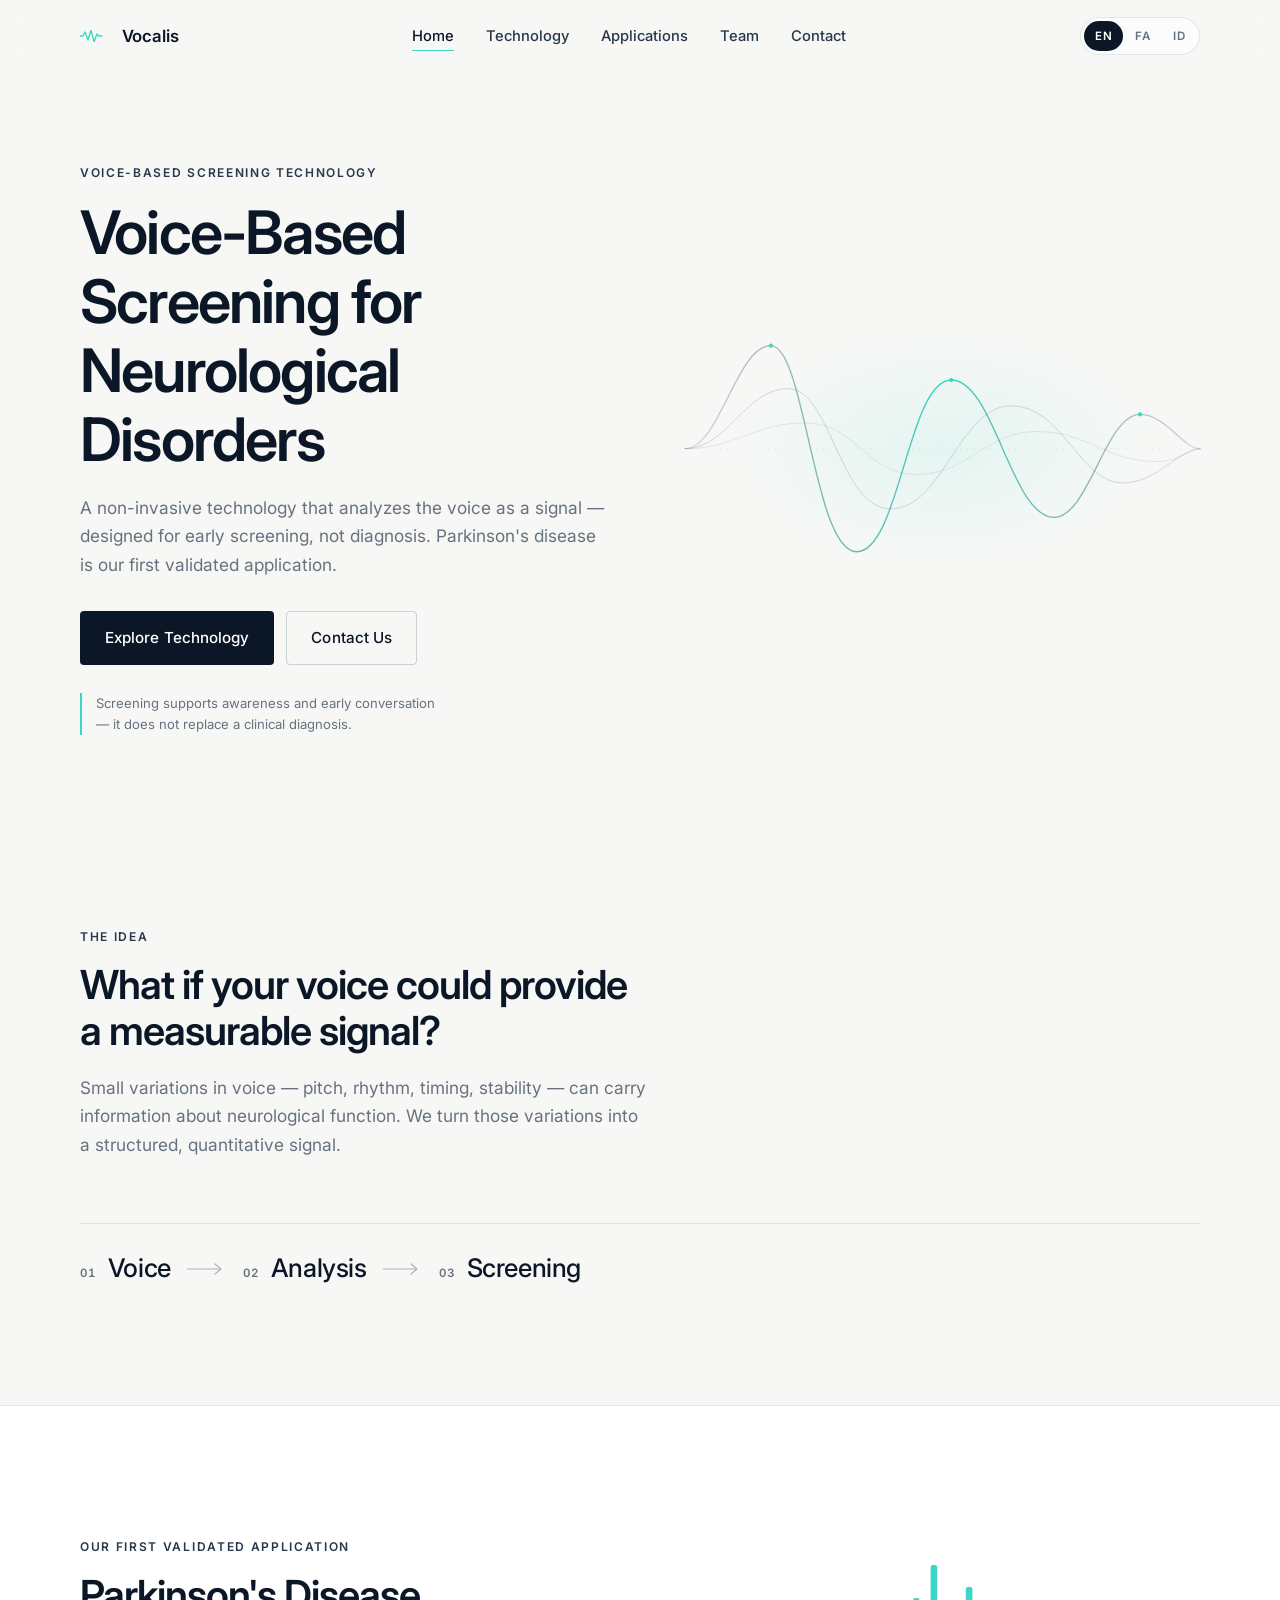
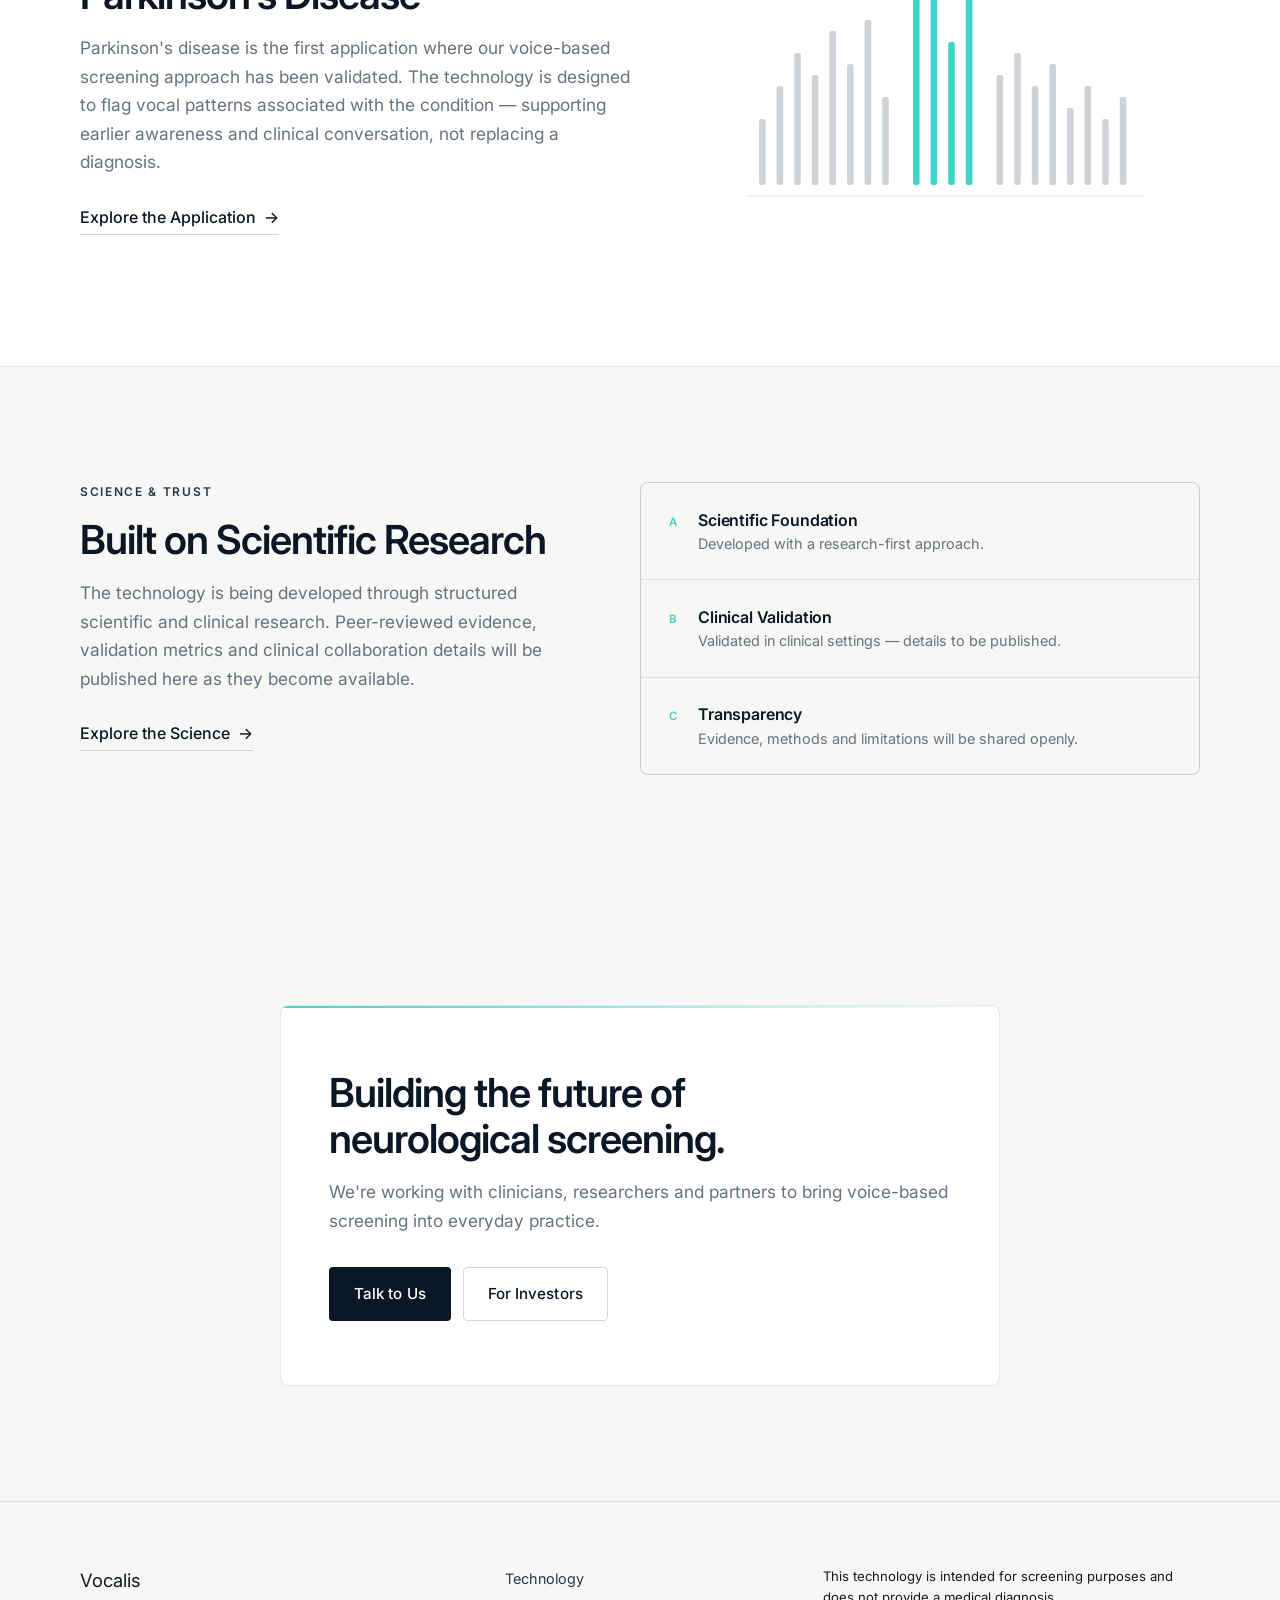
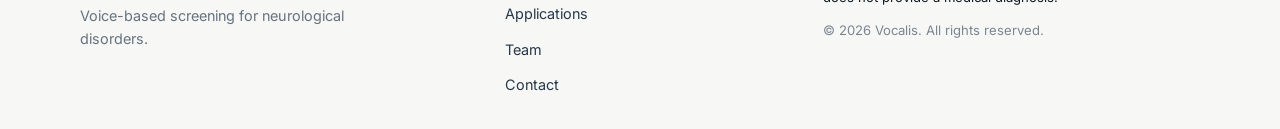
==== index.html @ fb93f64c "implemented site with multi-language ability" ====
<!DOCTYPE html>
<html lang="en" dir="ltr">
<head>
  <meta charset="UTF-8" />
  <meta name="viewport" content="width=device-width, initial-scale=1.0" />

  <title data-i18n="meta.title">Voice-Based Screening for Neurological Disorders</title>
  <meta name="description" data-i18n-attr="content" data-i18n="meta.description" content="A non-invasive, voice-based screening technology for neurological disorders, with Parkinson's disease as the first validated application." />

  <!-- Open Graph placeholders -->
  <meta property="og:type" content="website" />
  <meta property="og:title" data-i18n-attr="content" data-i18n="meta.ogTitle" content="Voice-Based Screening for Neurological Disorders" />
  <meta property="og:description" data-i18n-attr="content" data-i18n="meta.ogDescription" content="Non-invasive voice-based screening technology for neurological disorders." />
  <meta property="og:image" content="/assets/og-cover.png" />
  <meta name="twitter:card" content="summary_large_image" />

  <link rel="preconnect" href="https://fonts.googleapis.com" />
  <link rel="preconnect" href="https://fonts.gstatic.com" crossorigin />
  <link
    href="https://fonts.googleapis.com/css2?family=Inter:wght@400;500;600;700&family=Vazirmatn:wght@400;500;600;700&display=swap"
    rel="stylesheet"
  />

  <link rel="stylesheet" href="/css/global.css" />
  <link rel="stylesheet" href="/css/index.css" />
</head>

<body>
  <a class="skip-link" href="#main" data-i18n="a11y.skip">Skip to content</a>

  <header class="site-header" id="siteHeader">
    <div class="container header-inner">
      <a class="brand" href="/" aria-label="Home">
        <span class="brand-mark" aria-hidden="true">
          <svg viewBox="0 0 32 12" width="32" height="12" fill="none">
            <path d="M0 6h3l2-4 3 8 3-10 3 12 3-8 2 2h3" stroke="currentColor" stroke-width="1.4" stroke-linecap="round" stroke-linejoin="round"/>
          </svg>
        </span>
        <span class="brand-name">Vocalis</span>
      </a>

      <nav class="primary-nav" aria-label="Primary">
        <ul class="nav-list">
          <li><a href="/" data-i18n="nav.home" aria-current="page">Home</a></li>
          <li><a href="/technology.html" data-i18n="nav.technology">Technology</a></li>
          <li><a href="/applications.html" data-i18n="nav.applications">Applications</a></li>
          <li><a href="/team.html" data-i18n="nav.team">Team</a></li>
          <li><a href="/contact.html" data-i18n="nav.contact">Contact</a></li>
        </ul>
      </nav>

      <div class="header-actions">
        <div class="lang-switcher" role="group" aria-label="Language">
          <button type="button" class="lang-btn" data-lang="en" aria-pressed="true">EN</button>
          <button type="button" class="lang-btn" data-lang="fa" aria-pressed="false">FA</button>
          <button type="button" class="lang-btn" data-lang="id" aria-pressed="false">ID</button>
        </div>

        <button
          type="button"
          class="menu-toggle"
          id="menuToggle"
          aria-expanded="false"
          aria-controls="mobileMenu"
          aria-label="Menu"
        >
          <span></span><span></span><span></span>
        </button>
      </div>
    </div>

    <div class="mobile-menu" id="mobileMenu" hidden>
      <nav aria-label="Mobile">
        <ul>
          <li><a href="/" data-i18n="nav.home">Home</a></li>
          <li><a href="/technology.html" data-i18n="nav.technology">Technology</a></li>
          <li><a href="/applications.html" data-i18n="nav.applications">Applications</a></li>
          <li><a href="/team.html" data-i18n="nav.team">Team</a></li>
          <li><a href="/contact.html" data-i18n="nav.contact">Contact</a></li>
        </ul>
      </nav>
    </div>
  </header>

  <main id="main">

    <!-- 1. HERO -->
    <section class="hero" aria-labelledby="hero-title">
      <div class="container hero-inner">
        <div class="hero-copy">
          <p class="eyebrow" data-i18n="home.hero.eyebrow">Voice-Based Screening Technology</p>
          <h1 id="hero-title" data-i18n="home.hero.title">
            Voice-Based Screening for Neurological Disorders
          </h1>
          <p class="lead" data-i18n="home.hero.description">
            A non-invasive technology that analyzes the voice as a signal — designed for
            early screening, not diagnosis. Parkinson's disease is our first validated application.
          </p>

          <div class="hero-actions">
            <a class="btn btn-primary" href="/technology.html" data-i18n="home.hero.ctaPrimary">
              Explore Technology
            </a>
            <a class="btn btn-ghost" href="/contact.html" data-i18n="home.hero.ctaSecondary">
              Contact Us
            </a>
          </div>

          <p class="hero-note" data-i18n="home.hero.note">
            Screening supports awareness and early conversation — it does not replace a clinical diagnosis.
          </p>
        </div>

        <div class="hero-visual" aria-hidden="true">
          <svg class="waveform" viewBox="0 0 600 400" preserveAspectRatio="xMidYMid meet" role="img">
            <defs>
              <linearGradient id="waveGrad" x1="0" y1="0" x2="1" y2="0">
                <stop offset="0%"  stop-color="#26384A" stop-opacity="0.15" />
                <stop offset="50%" stop-color="#3DD6C6" stop-opacity="1" />
                <stop offset="100%" stop-color="#26384A" stop-opacity="0.15" />
              </linearGradient>
            </defs>

            <!-- baseline -->
            <line x1="0" y1="200" x2="600" y2="200" stroke="#0B1726" stroke-opacity="0.08" stroke-dasharray="2 6" />

            <!-- primary signal -->
            <path class="wave wave-1"
              d="M0,200 C40,200 60,80 100,80 C140,80 150,320 200,320 C250,320 260,120 310,120 C360,120 380,280 430,280 C470,280 490,160 530,160 C560,160 580,200 600,200"
              fill="none" stroke="url(#waveGrad)" stroke-width="1.6" stroke-linecap="round"/>

            <!-- secondary echoes -->
            <path class="wave wave-2"
              d="M0,200 C50,200 70,130 120,130 C170,130 180,270 240,270 C300,270 320,150 380,150 C440,150 460,240 510,240 C550,240 575,200 600,200"
              fill="none" stroke="#0B1726" stroke-opacity="0.18" stroke-width="1" stroke-linecap="round"/>

            <path class="wave wave-3"
              d="M0,200 C60,200 80,170 140,170 C200,170 210,230 270,230 C330,230 350,180 410,180 C470,180 490,215 550,215 C575,215 590,200 600,200"
              fill="none" stroke="#0B1726" stroke-opacity="0.10" stroke-width="1" stroke-linecap="round"/>

            <!-- sample nodes -->
            <circle cx="100" cy="80"  r="2.5" fill="#3DD6C6" />
            <circle cx="310" cy="120" r="2.5" fill="#3DD6C6" />
            <circle cx="530" cy="160" r="2.5" fill="#3DD6C6" />
          </svg>
        </div>
      </div>
    </section>

    <!-- 2. THE IDEA -->
    <section class="idea reveal" aria-labelledby="idea-title">
      <div class="container">
        <div class="section-head">
          <p class="eyebrow" data-i18n="home.idea.eyebrow">The Idea</p>
          <h2 id="idea-title" data-i18n="home.idea.title">
            What if your voice could provide a measurable signal?
          </h2>
          <p class="lead narrow" data-i18n="home.idea.description">
            Small variations in voice — pitch, rhythm, timing, stability — can carry
            information about neurological function. We turn those variations into a
            structured, quantitative signal.
          </p>
        </div>

        <ol class="flow" aria-label="Voice to screening flow">
          <li class="flow-step">
            <span class="flow-index">01</span>
            <span class="flow-label" data-i18n="home.idea.step1">Voice</span>
          </li>
          <li class="flow-arrow" aria-hidden="true">
            <svg viewBox="0 0 40 12" width="40" height="12">
              <path d="M0 6h34M28 1l6 5-6 5" fill="none" stroke="currentColor" stroke-width="1.2" stroke-linecap="round" stroke-linejoin="round"/>
            </svg>
          </li>
          <li class="flow-step">
            <span class="flow-index">02</span>
            <span class="flow-label" data-i18n="home.idea.step2">Analysis</span>
          </li>
          <li class="flow-arrow" aria-hidden="true">
            <svg viewBox="0 0 40 12" width="40" height="12">
              <path d="M0 6h34M28 1l6 5-6 5" fill="none" stroke="currentColor" stroke-width="1.2" stroke-linecap="round" stroke-linejoin="round"/>
            </svg>
          </li>
          <li class="flow-step">
            <span class="flow-index">03</span>
            <span class="flow-label" data-i18n="home.idea.step3">Screening</span>
          </li>
        </ol>
      </div>
    </section>

    <!-- 3. FIRST VALIDATED APPLICATION -->
    <section class="application reveal" aria-labelledby="application-title">
      <div class="container application-inner">
        <div class="application-copy">
          <p class="eyebrow" data-i18n="home.application.eyebrow">Our First Validated Application</p>
          <h2 id="application-title" data-i18n="home.application.title">Parkinson's Disease</h2>
          <p class="lead" data-i18n="home.application.description">
            Parkinson's disease is the first application where our voice-based screening
            approach has been validated. The technology is designed to flag vocal patterns
            associated with the condition — supporting earlier awareness and clinical
            conversation, not replacing a diagnosis.
          </p>
          <a class="link-arrow" href="/applications.html" data-i18n="home.application.cta">
            Explore the Application
          </a>
        </div>

        <div class="application-visual" aria-hidden="true">
          <svg viewBox="0 0 400 300" preserveAspectRatio="xMidYMid meet">
            <rect x="0" y="0" width="400" height="300" fill="none"/>
            <!-- spectral bars -->
            <g fill="#26384A" fill-opacity="0.22">
              <rect x="30"  y="180" width="6" height="60"  rx="2"/>
              <rect x="46"  y="150" width="6" height="90"  rx="2"/>
              <rect x="62"  y="120" width="6" height="120" rx="2"/>
              <rect x="78"  y="140" width="6" height="100" rx="2"/>
              <rect x="94"  y="100" width="6" height="140" rx="2"/>
              <rect x="110" y="130" width="6" height="110" rx="2"/>
              <rect x="126" y="90"  width="6" height="150" rx="2"/>
              <rect x="142" y="160" width="6" height="80"  rx="2"/>
            </g>
            <g fill="#3DD6C6">
              <rect x="170" y="70"  width="6" height="170" rx="2"/>
              <rect x="186" y="40"  width="6" height="200" rx="2"/>
              <rect x="202" y="110" width="6" height="130" rx="2"/>
              <rect x="218" y="60"  width="6" height="180" rx="2"/>
            </g>
            <g fill="#26384A" fill-opacity="0.22">
              <rect x="246" y="140" width="6" height="100" rx="2"/>
              <rect x="262" y="120" width="6" height="120" rx="2"/>
              <rect x="278" y="150" width="6" height="90"  rx="2"/>
              <rect x="294" y="130" width="6" height="110" rx="2"/>
              <rect x="310" y="170" width="6" height="70"  rx="2"/>
              <rect x="326" y="150" width="6" height="90"  rx="2"/>
              <rect x="342" y="180" width="6" height="60"  rx="2"/>
              <rect x="358" y="160" width="6" height="80"  rx="2"/>
            </g>
            <line x1="20" y1="250" x2="380" y2="250" stroke="#0B1726" stroke-opacity="0.12" />
          </svg>
        </div>
      </div>
    </section>

    <!-- 4. SCIENCE / TRUST -->
    <section class="science reveal" aria-labelledby="science-title">
      <div class="container">
        <div class="science-inner">
          <div class="science-copy">
            <p class="eyebrow" data-i18n="home.science.eyebrow">Science &amp; Trust</p>
            <h2 id="science-title" data-i18n="home.science.title">Built on Scientific Research</h2>
            <p class="lead" data-i18n="home.science.description">
              The technology is being developed through structured scientific and clinical
              research. Peer-reviewed evidence, validation metrics and clinical collaboration
              details will be published here as they become available.
            </p>
            <a class="link-arrow" href="/technology.html" data-i18n="home.science.cta">
              Explore the Science
            </a>
          </div>

          <div class="science-panel" role="list" aria-label="Research pillars">
            <div class="pillar" role="listitem">
              <span class="pillar-index">A</span>
              <h3 class="pillar-title" data-i18n="home.science.pillar1Title">Scientific Foundation</h3>
              <p class="pillar-text" data-i18n="home.science.pillar1Text">
                Developed with a research-first approach.
              </p>
            </div>
            <div class="pillar" role="listitem">
              <span class="pillar-index">B</span>
              <h3 class="pillar-title" data-i18n="home.science.pillar2Title">Clinical Validation</h3>
              <p class="pillar-text" data-i18n="home.science.pillar2Text">
                Validated in clinical settings — details to be published.
              </p>
            </div>
            <div class="pillar" role="listitem">
              <span class="pillar-index">C</span>
              <h3 class="pillar-title" data-i18n="home.science.pillar3Title">Transparency</h3>
              <p class="pillar-text" data-i18n="home.science.pillar3Text">
                Evidence, methods and limitations will be shared openly.
              </p>
            </div>
          </div>
        </div>
      </div>
    </section>

    <!-- 5. FINAL CTA -->
    <section class="final-cta reveal" aria-labelledby="cta-title">
      <div class="container">
        <div class="cta-inner">
          <h2 id="cta-title" data-i18n="home.cta.title">
            Building the future of neurological screening.
          </h2>
          <p class="lead" data-i18n="home.cta.description">
            We're working with clinicians, researchers and partners to bring voice-based
            screening into everyday practice.
          </p>
          <div class="cta-actions">
            <a class="btn btn-primary" href="/contact.html" data-i18n="home.cta.button">
              Talk to Us
            </a>
            <a class="btn btn-ghost" href="/contact.html#investors" data-i18n="home.cta.buttonSecondary">
              For Investors
            </a>
          </div>
        </div>
      </div>
    </section>

  </main>

  <footer class="site-footer">
    <div class="container footer-inner">
      <div class="footer-brand">
        <span class="brand-name">Vocalis</span>
        <p class="footer-tag" data-i18n="footer.tagline">
          Voice-based screening for neurological disorders.
        </p>
      </div>

      <nav class="footer-nav" aria-label="Footer">
        <ul>
          <li><a href="/technology.html" data-i18n="nav.technology">Technology</a></li>
          <li><a href="/applications.html" data-i18n="nav.applications">Applications</a></li>
          <li><a href="/team.html" data-i18n="nav.team">Team</a></li>
          <li><a href="/contact.html" data-i18n="nav.contact">Contact</a></li>
        </ul>
      </nav>

      <div class="footer-legal">
        <p data-i18n="footer.disclaimer">
          This technology is intended for screening purposes and does not provide a medical diagnosis.
        </p>
        <p class="footer-copy">
          © <span id="year"></span> Vocalis. <span data-i18n="footer.rights">All rights reserved.</span>
        </p>
      </div>
    </div>
  </footer>

  <script src="/js/language.js" defer></script>
  <script src="/js/main.js" defer></script>
</body>
</html>
---- css/global.css ----
/* =========================================================
   Global — reset, tokens, typography, layout primitives
   ========================================================= */

*, *::before, *::after { box-sizing: border-box; }

html, body, h1, h2, h3, h4, p, ul, ol, li, figure, blockquote {
  margin: 0;
  padding: 0;
}

ul, ol { list-style: none; }

img, svg, video { display: block; max-width: 100%; }

a { color: inherit; text-decoration: none; }

button {
  font: inherit;
  color: inherit;
  background: none;
  border: 0;
  cursor: pointer;
}

/* ---------- Tokens ---------- */
:root {
  --bg:            #F7F8F6;
  --bg-elevated:   #FFFFFF;
  --ink:           #101820;
  --ink-strong:    #0B1726;
  --ink-soft:      #26384A;
  --muted:         #66727F;
  --line:          rgba(11, 23, 38, 0.10);
  --line-strong:   rgba(11, 23, 38, 0.18);
  --accent:        #3DD6C6;
  --accent-ink:    #0B1726;

  --radius-sm: 4px;
  --radius-md: 8px;

  --container: 1200px;
  --gutter: clamp(1.25rem, 4vw, 2.5rem);

  --section-y: clamp(4.5rem, 9vw, 8rem);

  --font-sans: "Inter", "Plus Jakarta Sans", system-ui, -apple-system, Segoe UI, Roboto, sans-serif;
  --font-fa:   "Vazirmatn", "Inter", system-ui, Tahoma, sans-serif;

  --ease: cubic-bezier(0.22, 0.61, 0.36, 1);
}

/* ---------- Base ---------- */
html {
  -webkit-text-size-adjust: 100%;
  scroll-behavior: smooth;
}

body {
  background: var(--bg);
  color: var(--ink);
  font-family: var(--font-sans);
  font-size: 16px;
  line-height: 1.6;
  font-weight: 400;
  -webkit-font-smoothing: antialiased;
  text-rendering: optimizeLegibility;
  min-height: 100vh;
}

/* Persian typography — larger size compensates for Persian scale */
html[lang="fa"] body {
  font-family: var(--font-fa);
  font-size: 17px;
  line-height: 1.75;
}

/* ---------- Typography ---------- */
h1, h2, h3, h4 {
  color: var(--ink-strong);
  font-weight: 600;
  letter-spacing: -0.02em;
  line-height: 1.15;
}

h1 { font-size: clamp(2.1rem, 5.2vw, 3.75rem); letter-spacing: -0.03em; }
h2 { font-size: clamp(1.65rem, 3.4vw, 2.5rem); letter-spacing: -0.025em; }
h3 { font-size: clamp(1.05rem, 1.6vw, 1.2rem); }

p { color: var(--ink); }

.lead {
  color: var(--muted);
  font-size: clamp(1rem, 1.35vw, 1.125rem);
  line-height: 1.65;
  max-width: 60ch;
}

.lead.narrow { max-width: 52ch; }

.eyebrow {
  font-size: 0.75rem;
  font-weight: 600;
  letter-spacing: 0.14em;
  text-transform: uppercase;
  color: var(--ink-soft);
  margin-block-end: 1rem;
}

html[lang="fa"] .eyebrow {
  letter-spacing: 0.02em;
  text-transform: none;
  font-size: 0.85rem;
}

.link-arrow {
  display: inline-flex;
  align-items: center;
  gap: 0.5rem;
  font-weight: 500;
  color: var(--ink-strong);
  border-block-end: 1px solid var(--line-strong);
  padding-block-end: 0.2rem;
  transition: color 0.2s var(--ease), border-color 0.2s var(--ease);
}

.link-arrow::after {
  content: "→";
  display: inline-block;
  transition: transform 0.25s var(--ease);
}

html[dir="rtl"] .link-arrow::after { content: "←"; }

.link-arrow:hover { color: var(--accent); border-color: var(--accent); }
.link-arrow:hover::after { transform: translateX(4px); }
html[dir="rtl"] .link-arrow:hover::after { transform: translateX(-4px); }

/* ---------- Layout ---------- */
.container {
  width: 100%;
  max-width: var(--container);
  margin-inline: auto;
  padding-inline: var(--gutter);
}

section { padding-block: var(--section-y); }

/* ---------- Buttons ---------- */
.btn {
  display: inline-flex;
  align-items: center;
  justify-content: center;
  gap: 0.5rem;
  padding: 0.85rem 1.5rem;
  border-radius: var(--radius-sm);
  font-size: 0.95rem;
  font-weight: 500;
  letter-spacing: 0.005em;
  border: 1px solid transparent;
  transition: background-color 0.2s var(--ease), color 0.2s var(--ease),
              border-color 0.2s var(--ease), transform 0.2s var(--ease);
  white-space: nowrap;
}

.btn-primary {
  background: var(--ink-strong);
  color: #fff;
}
.btn-primary:hover {
  background: var(--ink);
  transform: translateY(-1px);
}

.btn-ghost {
  background: transparent;
  color: var(--ink-strong);
  border-color: var(--line-strong);
}
.btn-ghost:hover {
  border-color: var(--ink-strong);
  background: rgba(11, 23, 38, 0.03);
}

.btn:focus-visible,
a:focus-visible,
button:focus-visible {
  outline: 2px solid var(--accent);
  outline-offset: 3px;
  border-radius: 3px;
}

/* ---------- Skip link ---------- */
.skip-link {
  position: absolute;
  inset-block-start: -100px;
  inset-inline-start: 1rem;
  background: var(--ink-strong);
  color: #fff;
  padding: 0.6rem 1rem;
  border-radius: var(--radius-sm);
  z-index: 1000;
  transition: inset-block-start 0.2s var(--ease);
}
.skip-link:focus { inset-block-start: 1rem; }

/* ---------- Header ---------- */
.site-header {
  position: sticky;
  inset-block-start: 0;
  z-index: 100;
  background: rgba(247, 248, 246, 0.85);
  backdrop-filter: saturate(140%) blur(12px);
  -webkit-backdrop-filter: saturate(140%) blur(12px);
  border-block-end: 1px solid transparent;
  transition: border-color 0.25s var(--ease), background-color 0.25s var(--ease);
}

.site-header.is-scrolled {
  border-block-end-color: var(--line);
  background: rgba(247, 248, 246, 0.94);
}

.header-inner {
  display: flex;
  align-items: center;
  justify-content: space-between;
  gap: 1.5rem;
  min-height: 72px;
}

.brand {
  display: inline-flex;
  align-items: center;
  gap: 0.6rem;
  font-weight: 600;
  color: var(--ink-strong);
  letter-spacing: -0.01em;
}

.brand-mark { color: var(--accent); display: inline-flex; }
.brand-name { font-size: 1.05rem; }

.primary-nav { display: none; }
@media (min-width: 900px) {
  .primary-nav { display: block; }
}

.nav-list {
  display: flex;
  gap: 2rem;
  align-items: center;
}

.nav-list a {
  font-size: 0.92rem;
  color: var(--ink-soft);
  font-weight: 500;
  position: relative;
  transition: color 0.2s var(--ease);
}

.nav-list a:hover,
.nav-list a[aria-current="page"] { color: var(--ink-strong); }

.nav-list a[aria-current="page"]::after {
  content: "";
  position: absolute;
  inset-inline: 0;
  inset-block-end: -6px;
  height: 1px;
  background: var(--accent);
}

.header-actions {
  display: flex;
  align-items: center;
  gap: 0.75rem;
}

/* ---------- Language switcher ---------- */
.lang-switcher {
  display: inline-flex;
  align-items: center;
  gap: 2px;
  padding: 3px;
  border: 1px solid var(--line);
  border-radius: 999px;
  background: rgba(255, 255, 255, 0.6);
}

.lang-btn {
  font-size: 0.72rem;
  font-weight: 600;
  letter-spacing: 0.06em;
  padding: 0.35rem 0.65rem;
  border-radius: 999px;
  color: var(--muted);
  transition: color 0.2s var(--ease), background-color 0.2s var(--ease);
}

.lang-btn:hover { color: var(--ink-strong); }

.lang-btn[aria-pressed="true"] {
  background: var(--ink-strong);
  color: #fff;
}

/* ---------- Mobile menu ---------- */
.menu-toggle {
  display: inline-flex;
  flex-direction: column;
  justify-content: center;
  gap: 5px;
  width: 40px;
  height: 40px;
  border-radius: var(--radius-sm);
}
.menu-toggle span {
  display: block;
  height: 1.5px;
  width: 22px;
  margin-inline: auto;
  background: var(--ink-strong);
  transition: transform 0.25s var(--ease), opacity 0.2s var(--ease);
}
.menu-toggle[aria-expanded="true"] span:nth-child(1) { transform: translateY(6.5px) rotate(45deg); }
.menu-toggle[aria-expanded="true"] span:nth-child(2) { opacity: 0; }
.menu-toggle[aria-expanded="true"] span:nth-child(3) { transform: translateY(-6.5px) rotate(-45deg); }

@media (min-width: 900px) {
  .menu-toggle { display: none; }
}

.mobile-menu {
  border-block-start: 1px solid var(--line);
  background: var(--bg);
}
.mobile-menu[hidden] { display: none; }

.mobile-menu ul {
  display: flex;
  flex-direction: column;
  padding: 1rem var(--gutter) 1.5rem;
}

.mobile-menu a {
  display: block;
  padding: 0.9rem 0;
  font-size: 1.05rem;
  font-weight: 500;
  color: var(--ink-strong);
  border-block-end: 1px solid var(--line);
}
.mobile-menu li:last-child a { border-block-end: 0; }

@media (min-width: 900px) {
  .mobile-menu { display: none !important; }
}

/* ---------- Footer ---------- */
.site-footer {
  border-block-start: 1px solid var(--line);
  padding-block: clamp(3rem, 5vw, 4.5rem) 2rem;
  background: var(--bg);
}

.footer-inner {
  display: grid;
  grid-template-columns: 1fr;
  gap: 2rem;
}

@media (min-width: 720px) {
  .footer-inner {
    grid-template-columns: 1.4fr 1fr 1.4fr;
    gap: 3rem;
    align-items: start;
  }
}

.footer-brand .brand-name { font-size: 1.15rem; }
.footer-tag {
  margin-block-start: 0.5rem;
  color: var(--muted);
  font-size: 0.9rem;
  max-width: 32ch;
}

.footer-nav ul {
  display: flex;
  flex-direction: column;
  gap: 0.6rem;
}
.footer-nav a {
  color: var(--ink-soft);
  font-size: 0.9rem;
  transition: color 0.2s var(--ease);
}
.footer-nav a:hover { color: var(--ink-strong); }

.footer-legal {
  font-size: 0.82rem;
  color: var(--muted);
  line-height: 1.6;
}
.footer-legal p + p { margin-block-start: 0.75rem; }
.footer-copy { color: var(--muted); opacity: 0.85; }

/* ---------- RTL adjustments ---------- */
html[dir="rtl"] .nav-list a[aria-current="page"]::after { /* fine as-is with inset-inline */ }
html[dir="rtl"] .brand-mark svg { transform: scaleX(-1); }

/* ---------- Reveal / motion ---------- */
.reveal {
  opacity: 0;
  transform: translateY(18px);
  transition: opacity 0.7s var(--ease), transform 0.7s var(--ease);
}
.reveal.is-visible {
  opacity: 1;
  transform: translateY(0);
}

@media (prefers-reduced-motion: reduce) {
  *, *::before, *::after {
    animation-duration: 0.001ms !important;
    animation-iteration-count: 1 !important;
    transition-duration: 0.001ms !important;
    scroll-behavior: auto !important;
  }
  .reveal { opacity: 1; transform: none; }
}
---- css/index.css ----
/* =========================================================
   Home page — section-specific styles
   ========================================================= */

/* ---------- HERO ---------- */
.hero {
  padding-block: clamp(3.5rem, 7vw, 7rem) clamp(3rem, 6vw, 6rem);
  position: relative;
  overflow: hidden;
}

.hero-inner {
  display: grid;
  grid-template-columns: 1fr;
  gap: clamp(2rem, 4vw, 3rem);
  align-items: center;
}

@media (min-width: 900px) {
  .hero-inner {
    grid-template-columns: minmax(0, 1.05fr) minmax(0, 1fr);
    gap: clamp(3rem, 5vw, 5rem);
  }
}

.hero-copy h1 {
  margin-block-start: 0.5rem;
  margin-block-end: 1.25rem;
  max-width: 16ch;
}

html[lang="fa"] .hero-copy h1 { max-width: 20ch; }

.hero-copy .lead {
  margin-block-end: 2rem;
  max-width: 48ch;
}

.hero-actions {
  display: flex;
  flex-wrap: wrap;
  gap: 0.75rem;
}

.hero-note {
  margin-block-start: 1.75rem;
  font-size: 0.82rem;
  color: var(--muted);
  max-width: 46ch;
  padding-inline-start: 0.9rem;
  border-inline-start: 2px solid var(--accent);
}

/* Hero visual */
.hero-visual {
  position: relative;
  width: 100%;
  aspect-ratio: 3 / 2;
  max-width: 640px;
  margin-inline: auto;
}

.hero-visual::before {
  content: "";
  position: absolute;
  inset: 0;
  background:
    radial-gradient(60% 50% at 50% 50%, rgba(61, 214, 198, 0.10), transparent 70%);
  pointer-events: none;
}

.waveform {
  width: 100%;
  height: 100%;
  overflow: visible;
}

.wave {
  stroke-dasharray: 1600;
  stroke-dashoffset: 1600;
  animation: draw 2.2s var(--ease) forwards;
}
.wave-2 { animation-delay: 0.25s; }
.wave-3 { animation-delay: 0.5s; }

@keyframes draw {
  to { stroke-dashoffset: 0; }
}

@media (prefers-reduced-motion: reduce) {
  .wave { stroke-dashoffset: 0; animation: none; }
}

/* ---------- IDEA ---------- */
.idea .section-head {
  max-width: 640px;
  margin-block-end: clamp(2.5rem, 5vw, 4rem);
}

.idea h2 {
  margin-block-end: 1.25rem;
  max-width: 22ch;
}

.flow {
  display: flex;
  align-items: center;
  flex-wrap: wrap;
  gap: 0.75rem 1rem;
  padding-block-start: clamp(1rem, 2vw, 1.5rem);
  border-block-start: 1px solid var(--line);
}

.flow-step {
  display: inline-flex;
  align-items: baseline;
  gap: 0.75rem;
}

.flow-index {
  font-size: 0.72rem;
  font-weight: 600;
  letter-spacing: 0.08em;
  color: var(--muted);
  font-variant-numeric: tabular-nums;
}

.flow-label {
  font-size: clamp(1.15rem, 2.2vw, 1.6rem);
  font-weight: 500;
  color: var(--ink-strong);
  letter-spacing: -0.015em;
}

.flow-arrow {
  color: var(--muted);
  opacity: 0.5;
  display: inline-flex;
}
html[dir="rtl"] .flow-arrow svg { transform: scaleX(-1); }

@media (max-width: 560px) {
  .flow {
    flex-direction: column;
    align-items: flex-start;
    gap: 0.75rem;
  }
  .flow-arrow {
    transform: rotate(90deg);
    margin-inline-start: 0.4rem;
  }
  html[dir="rtl"] .flow-arrow { transform: rotate(90deg) scaleX(-1); }
}

/* ---------- APPLICATION ---------- */
.application {
  border-block-start: 1px solid var(--line);
  border-block-end: 1px solid var(--line);
  background: var(--bg-elevated);
}

.application-inner {
  display: grid;
  grid-template-columns: 1fr;
  gap: clamp(2rem, 4vw, 4rem);
  align-items: center;
}

@media (min-width: 900px) {
  .application-inner {
    grid-template-columns: minmax(0, 1.1fr) minmax(0, 1fr);
  }
}

.application h2 {
  margin-block-end: 1rem;
}

.application .lead {
  margin-block-end: 1.75rem;
}

.application-visual {
  width: 100%;
  max-width: 440px;
  margin-inline: auto;
}

/* ---------- SCIENCE ---------- */
.science-inner {
  display: grid;
  grid-template-columns: 1fr;
  gap: clamp(2rem, 4vw, 4rem);
  align-items: start;
}

@media (min-width: 900px) {
  .science-inner {
    grid-template-columns: minmax(0, 1fr) minmax(0, 1.1fr);
  }
}

.science h2 { margin-block-end: 1rem; }
.science .lead { margin-block-end: 1.75rem; }

.science-panel {
  display: grid;
  gap: 1px;
  background: var(--line);
  border: 1px solid var(--line);
  border-radius: var(--radius-md);
  overflow: hidden;
}

.pillar {
  background: var(--bg);
  padding: 1.5rem 1.75rem;
  display: grid;
  grid-template-columns: auto 1fr;
  grid-template-rows: auto auto;
  column-gap: 1.25rem;
  row-gap: 0.25rem;
  align-items: baseline;
}

.pillar-index {
  grid-row: 1 / 3;
  font-size: 0.72rem;
  font-weight: 600;
  color: var(--accent);
  letter-spacing: 0.08em;
  padding-block-start: 0.35rem;
}

.pillar-title {
  font-size: 1rem;
  font-weight: 600;
  color: var(--ink-strong);
  letter-spacing: -0.01em;
}

.pillar-text {
  font-size: 0.9rem;
  color: var(--muted);
  line-height: 1.55;
}

/* ---------- FINAL CTA ---------- */
.final-cta {
  text-align: start;
}

.cta-inner {
  max-width: 720px;
  margin-inline: auto;
  padding: clamp(2.5rem, 5vw, 4rem) clamp(1.75rem, 4vw, 3rem);
  border: 1px solid var(--line);
  border-radius: var(--radius-md);
  background: var(--bg-elevated);
  position: relative;
  overflow: hidden;
}

.cta-inner::before {
  content: "";
  position: absolute;
  inset-block-start: 0;
  inset-inline-start: 0;
  width: 100%;
  height: 2px;
  background: linear-gradient(to right, var(--accent), transparent);
}
html[dir="rtl"] .cta-inner::before {
  background: linear-gradient(to left, var(--accent), transparent);
}

.cta-inner h2 {
  margin-block-end: 1rem;
  max-width: 20ch;
}

.cta-inner .lead { margin-block-end: 2rem; }

.cta-actions {
  display: flex;
  flex-wrap: wrap;
  gap: 0.75rem;
}
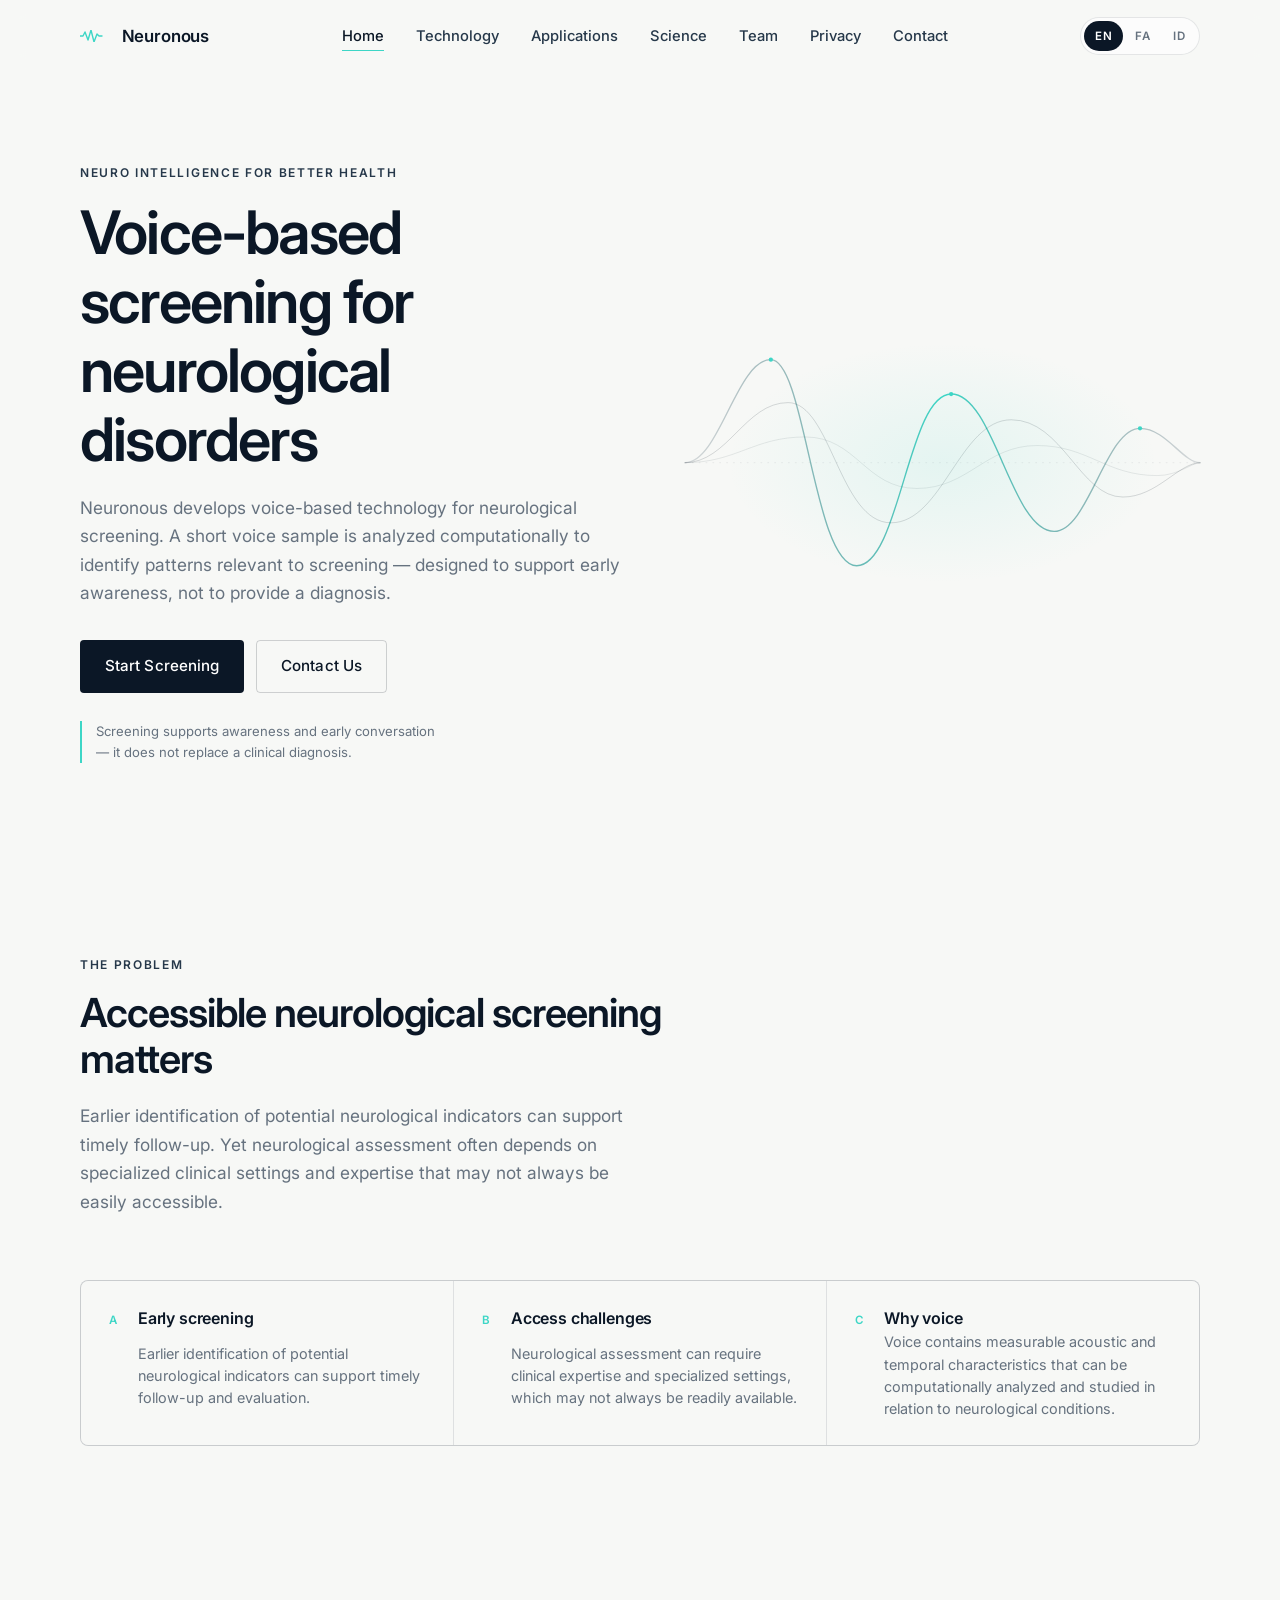
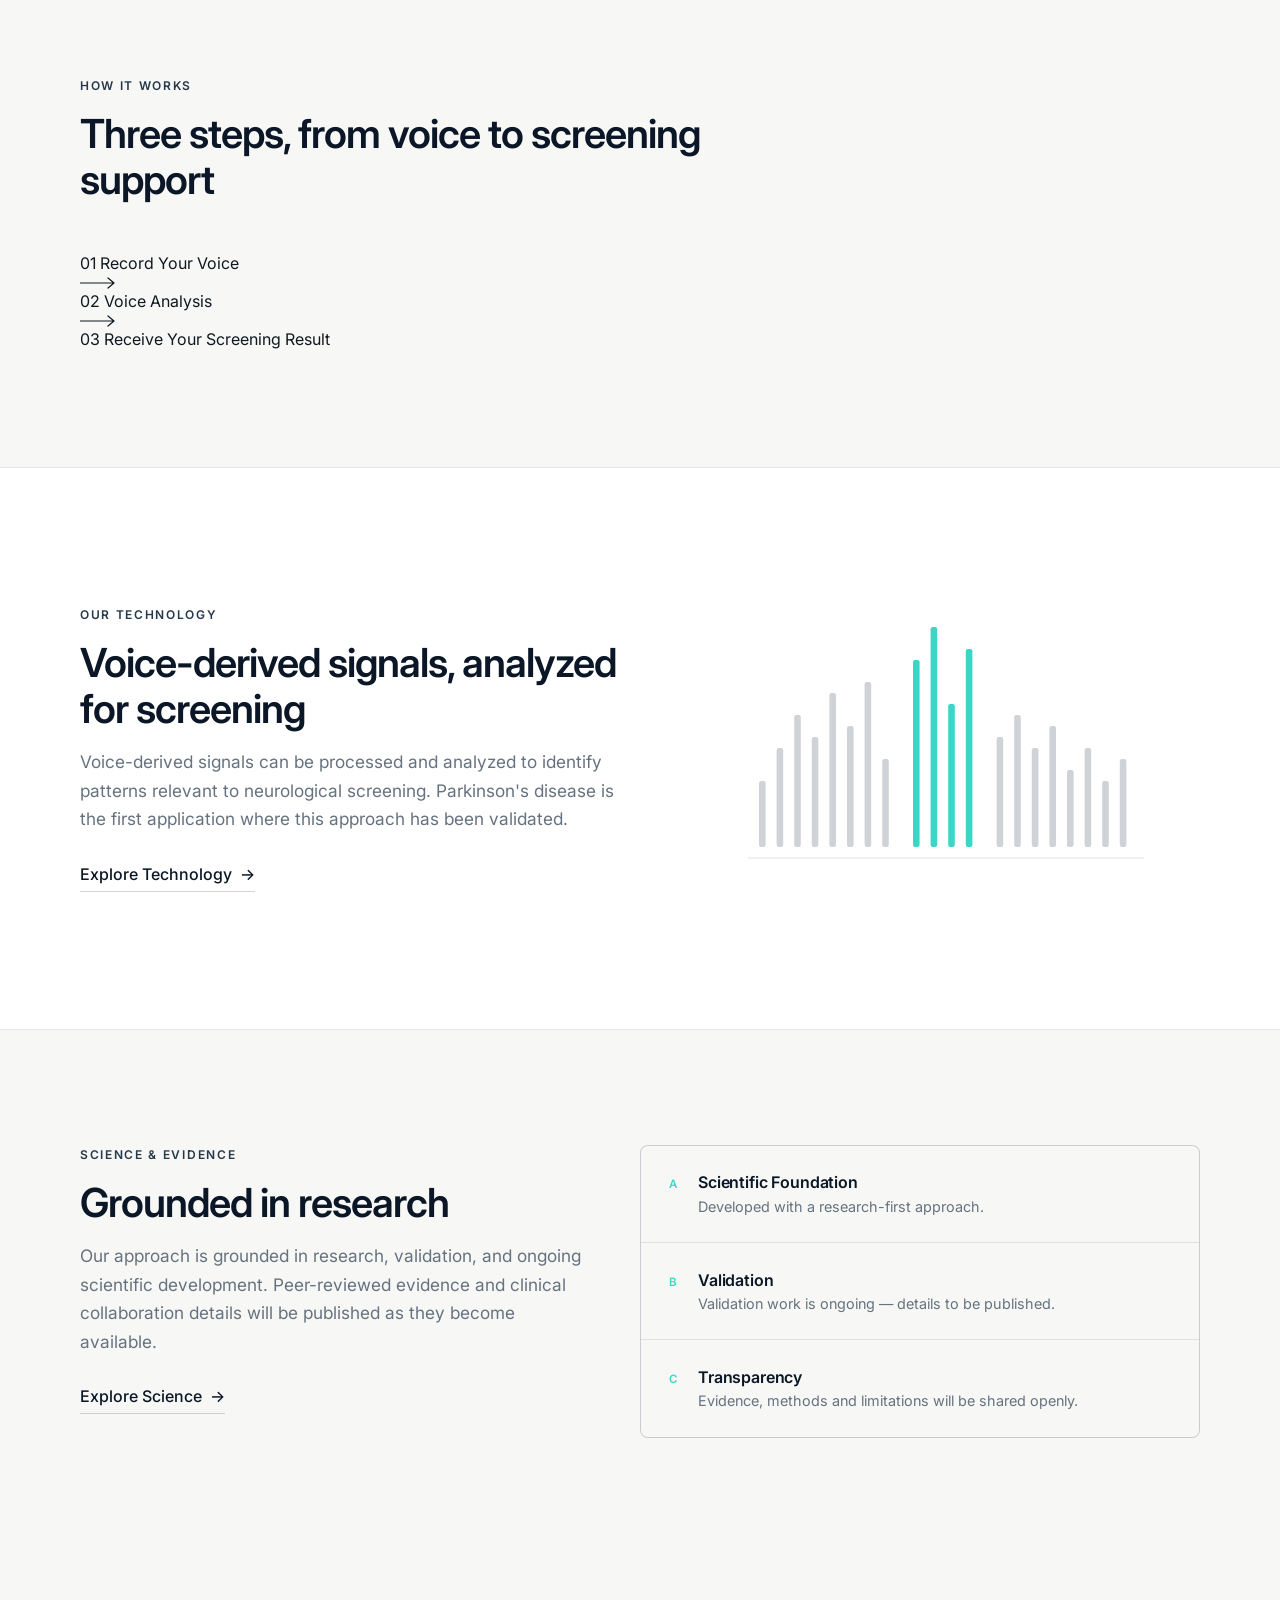
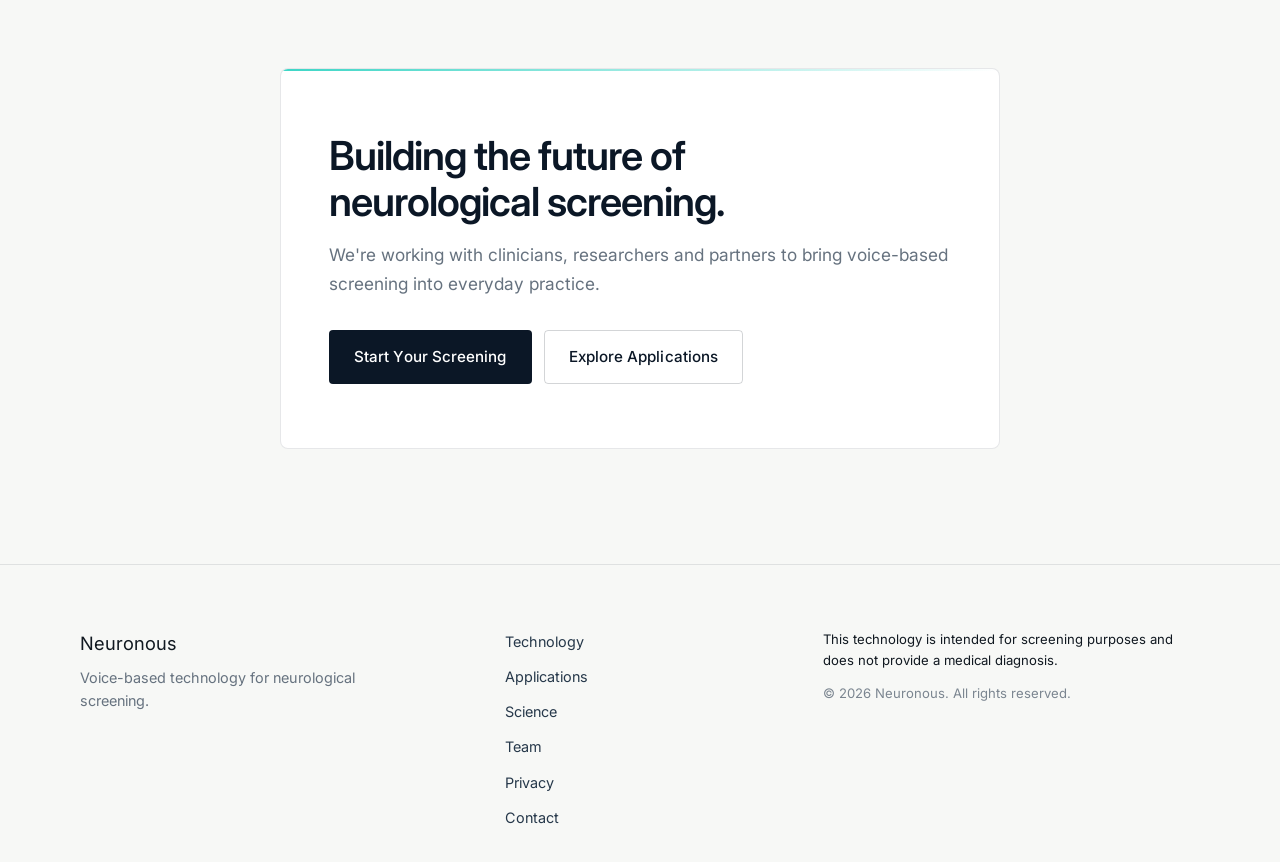
==== commit 8e4a7c4a: "added the stuffs on the pdf file on website" ====
--- a/index.html
+++ b/index.html
@@ -4,13 +4,12 @@
   <meta charset="UTF-8" />
   <meta name="viewport" content="width=device-width, initial-scale=1.0" />
 
-  <title data-i18n="meta.title">Voice-Based Screening for Neurological Disorders</title>
-  <meta name="description" data-i18n-attr="content" data-i18n="meta.description" content="A non-invasive, voice-based screening technology for neurological disorders, with Parkinson's disease as the first validated application." />
-
-  <!-- Open Graph placeholders -->
+  <title data-i18n="meta.title">Neuronous — Voice-Based Neurological Screening</title>
+  <meta name="description" data-i18n-attr="content" data-i18n="meta.description" content="Neuronous develops voice-based technology for neurological screening, with Parkinson's disease as the first validated application." />
+
   <meta property="og:type" content="website" />
-  <meta property="og:title" data-i18n-attr="content" data-i18n="meta.ogTitle" content="Voice-Based Screening for Neurological Disorders" />
-  <meta property="og:description" data-i18n-attr="content" data-i18n="meta.ogDescription" content="Non-invasive voice-based screening technology for neurological disorders." />
+  <meta property="og:title" data-i18n-attr="content" data-i18n="meta.ogTitle" content="Neuronous — Voice-Based Neurological Screening" />
+  <meta property="og:description" data-i18n-attr="content" data-i18n="meta.ogDescription" content="Voice-based technology for neurological screening. Screening, not diagnosis." />
   <meta property="og:image" content="/assets/og-cover.png" />
   <meta name="twitter:card" content="summary_large_image" />
 
@@ -30,21 +29,23 @@
 
   <header class="site-header" id="siteHeader">
     <div class="container header-inner">
-      <a class="brand" href="/" aria-label="Home">
+      <a class="brand" href="/index.html" aria-label="Neuronous">
         <span class="brand-mark" aria-hidden="true">
           <svg viewBox="0 0 32 12" width="32" height="12" fill="none">
             <path d="M0 6h3l2-4 3 8 3-10 3 12 3-8 2 2h3" stroke="currentColor" stroke-width="1.4" stroke-linecap="round" stroke-linejoin="round"/>
           </svg>
         </span>
-        <span class="brand-name">Vocalis</span>
+        <span class="brand-name">Neuronous</span>
       </a>
 
       <nav class="primary-nav" aria-label="Primary">
         <ul class="nav-list">
-          <li><a href="/" data-i18n="nav.home" aria-current="page">Home</a></li>
+          <li><a href="/index.html" data-i18n="nav.home" aria-current="page">Home</a></li>
           <li><a href="/technology.html" data-i18n="nav.technology">Technology</a></li>
           <li><a href="/applications.html" data-i18n="nav.applications">Applications</a></li>
+          <li><a href="/science.html" data-i18n="nav.science">Science</a></li>
           <li><a href="/team.html" data-i18n="nav.team">Team</a></li>
+          <li><a href="/privacy.html" data-i18n="nav.privacy">Privacy</a></li>
           <li><a href="/contact.html" data-i18n="nav.contact">Contact</a></li>
         </ul>
       </nav>
@@ -72,10 +73,12 @@
     <div class="mobile-menu" id="mobileMenu" hidden>
       <nav aria-label="Mobile">
         <ul>
-          <li><a href="/" data-i18n="nav.home">Home</a></li>
+          <li><a href="/index.html" data-i18n="nav.home">Home</a></li>
           <li><a href="/technology.html" data-i18n="nav.technology">Technology</a></li>
           <li><a href="/applications.html" data-i18n="nav.applications">Applications</a></li>
+          <li><a href="/science.html" data-i18n="nav.science">Science</a></li>
           <li><a href="/team.html" data-i18n="nav.team">Team</a></li>
+          <li><a href="/privacy.html" data-i18n="nav.privacy">Privacy</a></li>
           <li><a href="/contact.html" data-i18n="nav.contact">Contact</a></li>
         </ul>
       </nav>
@@ -88,18 +91,27 @@
     <section class="hero" aria-labelledby="hero-title">
       <div class="container hero-inner">
         <div class="hero-copy">
-          <p class="eyebrow" data-i18n="home.hero.eyebrow">Voice-Based Screening Technology</p>
+          <p class="eyebrow" data-i18n="brand.tagline">Neuro intelligence for better health</p>
           <h1 id="hero-title" data-i18n="home.hero.title">
-            Voice-Based Screening for Neurological Disorders
+            Voice-based screening for neurological disorders
           </h1>
           <p class="lead" data-i18n="home.hero.description">
-            A non-invasive technology that analyzes the voice as a signal — designed for
-            early screening, not diagnosis. Parkinson's disease is our first validated application.
+            Neuronous develops voice-based technology for neurological screening.
+            A short voice sample is analyzed computationally to identify patterns
+            relevant to screening — designed to support early awareness, not to
+            provide a diagnosis.
           </p>
 
           <div class="hero-actions">
-            <a class="btn btn-primary" href="/technology.html" data-i18n="home.hero.ctaPrimary">
-              Explore Technology
+            <!-- Destination intentionally left as a placeholder until the external
+                 screening platform is available. Replace `href` at launch. -->
+            <a
+              class="btn btn-primary"
+              href="#"
+              data-screening-link
+              data-i18n="home.hero.ctaPrimary"
+            >
+              Start Screening
             </a>
             <a class="btn btn-ghost" href="/contact.html" data-i18n="home.hero.ctaSecondary">
               Contact Us
@@ -121,15 +133,12 @@
               </linearGradient>
             </defs>
 
-            <!-- baseline -->
             <line x1="0" y1="200" x2="600" y2="200" stroke="#0B1726" stroke-opacity="0.08" stroke-dasharray="2 6" />
 
-            <!-- primary signal -->
             <path class="wave wave-1"
               d="M0,200 C40,200 60,80 100,80 C140,80 150,320 200,320 C250,320 260,120 310,120 C360,120 380,280 430,280 C470,280 490,160 530,160 C560,160 580,200 600,200"
               fill="none" stroke="url(#waveGrad)" stroke-width="1.6" stroke-linecap="round"/>
 
-            <!-- secondary echoes -->
             <path class="wave wave-2"
               d="M0,200 C50,200 70,130 120,130 C170,130 180,270 240,270 C300,270 320,150 380,150 C440,150 460,240 510,240 C550,240 575,200 600,200"
               fill="none" stroke="#0B1726" stroke-opacity="0.18" stroke-width="1" stroke-linecap="round"/>
@@ -138,7 +147,6 @@
               d="M0,200 C60,200 80,170 140,170 C200,170 210,230 270,230 C330,230 350,180 410,180 C470,180 490,215 550,215 C575,215 590,200 600,200"
               fill="none" stroke="#0B1726" stroke-opacity="0.10" stroke-width="1" stroke-linecap="round"/>
 
-            <!-- sample nodes -->
             <circle cx="100" cy="80"  r="2.5" fill="#3DD6C6" />
             <circle cx="310" cy="120" r="2.5" fill="#3DD6C6" />
             <circle cx="530" cy="160" r="2.5" fill="#3DD6C6" />
@@ -147,25 +155,65 @@
       </div>
     </section>
 
-    <!-- 2. THE IDEA -->
-    <section class="idea reveal" aria-labelledby="idea-title">
+    <!-- 2. THE PROBLEM -->
+    <section class="problem reveal" aria-labelledby="problem-title">
       <div class="container">
         <div class="section-head">
-          <p class="eyebrow" data-i18n="home.idea.eyebrow">The Idea</p>
-          <h2 id="idea-title" data-i18n="home.idea.title">
-            What if your voice could provide a measurable signal?
+          <p class="eyebrow" data-i18n="home.problem.eyebrow">The Problem</p>
+          <h2 id="problem-title" data-i18n="home.problem.title">
+            Accessible neurological screening matters
           </h2>
-          <p class="lead narrow" data-i18n="home.idea.description">
-            Small variations in voice — pitch, rhythm, timing, stability — can carry
-            information about neurological function. We turn those variations into a
-            structured, quantitative signal.
+          <p class="lead narrow" data-i18n="home.problem.description">
+            Earlier identification of potential neurological indicators can support
+            timely follow-up. Yet neurological assessment often depends on specialized
+            clinical settings and expertise that may not always be easily accessible.
           </p>
         </div>
 
-        <ol class="flow" aria-label="Voice to screening flow">
+        <div class="problem-panel" role="list" aria-label="Three ideas">
+          <div class="pillar" role="listitem">
+            <span class="pillar-index">A</span>
+            <h3 class="pillar-title" data-i18n="home.problem.earlyTitle">Early screening</h3>
+            <p class="pillar-text" data-i18n="home.problem.earlyText">
+              Earlier identification of potential neurological indicators can support
+              timely follow-up and evaluation.
+            </p>
+          </div>
+          <div class="pillar" role="listitem">
+            <span class="pillar-index">B</span>
+            <h3 class="pillar-title" data-i18n="home.problem.accessTitle">Access challenges</h3>
+            <p class="pillar-text" data-i18n="home.problem.accessText">
+              Neurological assessment can require clinical expertise and specialized
+              settings, which may not always be readily available.
+            </p>
+          </div>
+          <div class="pillar" role="listitem">
+            <span class="pillar-index">C</span>
+            <h3 class="pillar-title" data-i18n="home.problem.voiceTitle">Why voice</h3>
+            <p class="pillar-text" data-i18n="home.problem.voiceText">
+              Voice contains measurable acoustic and temporal characteristics that can
+              be computationally analyzed and studied in relation to neurological
+              conditions.
+            </p>
+          </div>
+        </div>
+      </div>
+    </section>
+
+    <!-- 3. HOW IT WORKS -->
+    <section class="how-it-works reveal" aria-labelledby="how-title">
+      <div class="container">
+        <div class="section-head">
+          <p class="eyebrow" data-i18n="home.howItWorks.eyebrow">How It Works</p>
+          <h2 id="how-title" data-i18n="home.howItWorks.title">
+            Three steps, from voice to screening support
+          </h2>
+        </div>
+
+        <ol class="flow" aria-label="How it works">
           <li class="flow-step">
             <span class="flow-index">01</span>
-            <span class="flow-label" data-i18n="home.idea.step1">Voice</span>
+            <span class="flow-label" data-i18n="home.howItWorks.step1">Record Your Voice</span>
           </li>
           <li class="flow-arrow" aria-hidden="true">
             <svg viewBox="0 0 40 12" width="40" height="12">
@@ -174,7 +222,7 @@
           </li>
           <li class="flow-step">
             <span class="flow-index">02</span>
-            <span class="flow-label" data-i18n="home.idea.step2">Analysis</span>
+            <span class="flow-label" data-i18n="home.howItWorks.step2">Voice Analysis</span>
           </li>
           <li class="flow-arrow" aria-hidden="true">
             <svg viewBox="0 0 40 12" width="40" height="12">
@@ -183,33 +231,33 @@
           </li>
           <li class="flow-step">
             <span class="flow-index">03</span>
-            <span class="flow-label" data-i18n="home.idea.step3">Screening</span>
+            <span class="flow-label" data-i18n="home.howItWorks.step3">Receive Your Screening Result</span>
           </li>
         </ol>
       </div>
     </section>
 
-    <!-- 3. FIRST VALIDATED APPLICATION -->
-    <section class="application reveal" aria-labelledby="application-title">
+    <!-- 4. TECHNOLOGY TEASER -->
+    <section class="application reveal" aria-labelledby="technology-title">
       <div class="container application-inner">
         <div class="application-copy">
-          <p class="eyebrow" data-i18n="home.application.eyebrow">Our First Validated Application</p>
-          <h2 id="application-title" data-i18n="home.application.title">Parkinson's Disease</h2>
-          <p class="lead" data-i18n="home.application.description">
-            Parkinson's disease is the first application where our voice-based screening
-            approach has been validated. The technology is designed to flag vocal patterns
-            associated with the condition — supporting earlier awareness and clinical
-            conversation, not replacing a diagnosis.
+          <p class="eyebrow" data-i18n="home.technology.eyebrow">Our Technology</p>
+          <h2 id="technology-title" data-i18n="home.technology.title">
+            Voice-derived signals, analyzed for screening
+          </h2>
+          <p class="lead" data-i18n="home.technology.description">
+            Voice-derived signals can be processed and analyzed to identify patterns
+            relevant to neurological screening. Parkinson's disease is the first
+            application where this approach has been validated.
           </p>
-          <a class="link-arrow" href="/applications.html" data-i18n="home.application.cta">
-            Explore the Application
+          <a class="link-arrow" href="/technology.html" data-i18n="home.technology.cta">
+            Explore Technology
           </a>
         </div>
 
         <div class="application-visual" aria-hidden="true">
           <svg viewBox="0 0 400 300" preserveAspectRatio="xMidYMid meet">
             <rect x="0" y="0" width="400" height="300" fill="none"/>
-            <!-- spectral bars -->
             <g fill="#26384A" fill-opacity="0.22">
               <rect x="30"  y="180" width="6" height="60"  rx="2"/>
               <rect x="46"  y="150" width="6" height="90"  rx="2"/>
@@ -242,20 +290,20 @@
       </div>
     </section>
 
-    <!-- 4. SCIENCE / TRUST -->
+    <!-- 5. SCIENCE / EVIDENCE TEASER -->
     <section class="science reveal" aria-labelledby="science-title">
       <div class="container">
         <div class="science-inner">
           <div class="science-copy">
-            <p class="eyebrow" data-i18n="home.science.eyebrow">Science &amp; Trust</p>
-            <h2 id="science-title" data-i18n="home.science.title">Built on Scientific Research</h2>
+            <p class="eyebrow" data-i18n="home.science.eyebrow">Science &amp; Evidence</p>
+            <h2 id="science-title" data-i18n="home.science.title">Grounded in research</h2>
             <p class="lead" data-i18n="home.science.description">
-              The technology is being developed through structured scientific and clinical
-              research. Peer-reviewed evidence, validation metrics and clinical collaboration
-              details will be published here as they become available.
+              Our approach is grounded in research, validation, and ongoing scientific
+              development. Peer-reviewed evidence and clinical collaboration details
+              will be published as they become available.
             </p>
-            <a class="link-arrow" href="/technology.html" data-i18n="home.science.cta">
-              Explore the Science
+            <a class="link-arrow" href="/science.html" data-i18n="home.science.cta">
+              Explore Science
             </a>
           </div>
 
@@ -269,9 +317,9 @@
             </div>
             <div class="pillar" role="listitem">
               <span class="pillar-index">B</span>
-              <h3 class="pillar-title" data-i18n="home.science.pillar2Title">Clinical Validation</h3>
+              <h3 class="pillar-title" data-i18n="home.science.pillar2Title">Validation</h3>
               <p class="pillar-text" data-i18n="home.science.pillar2Text">
-                Validated in clinical settings — details to be published.
+                Validation work is ongoing — details to be published.
               </p>
             </div>
             <div class="pillar" role="listitem">
@@ -286,7 +334,7 @@
       </div>
     </section>
 
-    <!-- 5. FINAL CTA -->
+    <!-- 6. FINAL CTA -->
     <section class="final-cta reveal" aria-labelledby="cta-title">
       <div class="container">
         <div class="cta-inner">
@@ -294,15 +342,21 @@
             Building the future of neurological screening.
           </h2>
           <p class="lead" data-i18n="home.cta.description">
-            We're working with clinicians, researchers and partners to bring voice-based
-            screening into everyday practice.
+            We're working with clinicians, researchers and partners to bring
+            voice-based screening into everyday practice.
           </p>
           <div class="cta-actions">
-            <a class="btn btn-primary" href="/contact.html" data-i18n="home.cta.button">
-              Talk to Us
+            <!-- Placeholder destination, same as hero CTA — replace at launch. -->
+            <a
+              class="btn btn-primary"
+              href="#"
+              data-screening-link
+              data-i18n="home.cta.button"
+            >
+              Start Your Screening
             </a>
-            <a class="btn btn-ghost" href="/contact.html#investors" data-i18n="home.cta.buttonSecondary">
-              For Investors
+            <a class="btn btn-ghost" href="/applications.html" data-i18n="home.cta.buttonSecondary">
+              Explore Applications
             </a>
           </div>
         </div>
@@ -314,9 +368,9 @@
   <footer class="site-footer">
     <div class="container footer-inner">
       <div class="footer-brand">
-        <span class="brand-name">Vocalis</span>
+        <span class="brand-name">Neuronous</span>
         <p class="footer-tag" data-i18n="footer.tagline">
-          Voice-based screening for neurological disorders.
+          Voice-based technology for neurological screening.
         </p>
       </div>
 
@@ -324,7 +378,9 @@
         <ul>
           <li><a href="/technology.html" data-i18n="nav.technology">Technology</a></li>
           <li><a href="/applications.html" data-i18n="nav.applications">Applications</a></li>
+          <li><a href="/science.html" data-i18n="nav.science">Science</a></li>
           <li><a href="/team.html" data-i18n="nav.team">Team</a></li>
+          <li><a href="/privacy.html" data-i18n="nav.privacy">Privacy</a></li>
           <li><a href="/contact.html" data-i18n="nav.contact">Contact</a></li>
         </ul>
       </nav>
@@ -334,7 +390,7 @@
           This technology is intended for screening purposes and does not provide a medical diagnosis.
         </p>
         <p class="footer-copy">
-          © <span id="year"></span> Vocalis. <span data-i18n="footer.rights">All rights reserved.</span>
+          © <span id="year"></span> Neuronous. <span data-i18n="footer.rights">All rights reserved.</span>
         </p>
       </div>
     </div>
--- a/css/index.css
+++ b/css/index.css
@@ -26,14 +26,14 @@
 .hero-copy h1 {
   margin-block-start: 0.5rem;
   margin-block-end: 1.25rem;
-  max-width: 16ch;
-}
-
-html[lang="fa"] .hero-copy h1 { max-width: 20ch; }
+  max-width: 18ch;
+}
+
+html[lang="fa"] .hero-copy h1 { max-width: 22ch; }
 
 .hero-copy .lead {
   margin-block-end: 2rem;
-  max-width: 48ch;
+  max-width: 52ch;
 }
 
 .hero-actions {
@@ -91,68 +91,57 @@
   .wave { stroke-dashoffset: 0; animation: none; }
 }
 
-/* ---------- IDEA ---------- */
-.idea .section-head {
+/* ---------- THE PROBLEM ---------- */
+.problem .section-head {
+  max-width: 680px;
+  margin-block-end: clamp(2.5rem, 5vw, 4rem);
+}
+
+.problem h2 {
+  margin-block-end: 1.25rem;
+  max-width: 24ch;
+}
+
+/* Reuses the global .pillar component, laid out as a horizontal three-up grid */
+.problem-panel {
+  display: grid;
+  grid-template-columns: 1fr;
+  gap: 1px;
+  background: var(--line);
+  border: 1px solid var(--line);
+  border-radius: var(--radius-md);
+  overflow: hidden;
+}
+
+@media (min-width: 720px) {
+  .problem-panel {
+    grid-template-columns: repeat(3, 1fr);
+  }
+}
+
+.problem-panel .pillar {
+  grid-template-columns: auto 1fr;
+  grid-template-rows: auto auto;
+  align-items: baseline;
+  background: var(--bg);
+}
+
+/* ---------- HOW IT WORKS ---------- */
+.how-it-works .section-head {
   max-width: 640px;
-  margin-block-end: clamp(2.5rem, 5vw, 4rem);
-}
-
-.idea h2 {
-  margin-block-end: 1.25rem;
-  max-width: 22ch;
-}
-
-.flow {
-  display: flex;
-  align-items: center;
-  flex-wrap: wrap;
-  gap: 0.75rem 1rem;
-  padding-block-start: clamp(1rem, 2vw, 1.5rem);
-  border-block-start: 1px solid var(--line);
-}
-
-.flow-step {
-  display: inline-flex;
-  align-items: baseline;
-  gap: 0.75rem;
-}
-
-.flow-index {
-  font-size: 0.72rem;
-  font-weight: 600;
-  letter-spacing: 0.08em;
-  color: var(--muted);
-  font-variant-numeric: tabular-nums;
-}
-
-.flow-label {
-  font-size: clamp(1.15rem, 2.2vw, 1.6rem);
-  font-weight: 500;
-  color: var(--ink-strong);
-  letter-spacing: -0.015em;
-}
-
-.flow-arrow {
-  color: var(--muted);
-  opacity: 0.5;
-  display: inline-flex;
-}
-html[dir="rtl"] .flow-arrow svg { transform: scaleX(-1); }
-
-@media (max-width: 560px) {
-  .flow {
-    flex-direction: column;
-    align-items: flex-start;
-    gap: 0.75rem;
-  }
-  .flow-arrow {
-    transform: rotate(90deg);
-    margin-inline-start: 0.4rem;
-  }
-  html[dir="rtl"] .flow-arrow { transform: rotate(90deg) scaleX(-1); }
-}
-
-/* ---------- APPLICATION ---------- */
+  margin-block-end: clamp(2rem, 4vw, 3rem);
+}
+
+.how-it-works h2 {
+  margin-block-end: 0;
+  max-width: 26ch;
+}
+
+/* `.flow`, `.flow-step`, `.flow-index`, `.flow-label` and `.flow-arrow`
+   are reused verbatim from the existing stylesheet. */
+
+/* ---------- TECHNOLOGY TEASER ---------- */
+/* Reuses the existing `.application` section wrapper and visuals. */
 .application {
   border-block-start: 1px solid var(--line);
   border-block-end: 1px solid var(--line);
@@ -186,7 +175,7 @@
   margin-inline: auto;
 }
 
-/* ---------- SCIENCE ---------- */
+/* ---------- SCIENCE / EVIDENCE TEASER ---------- */
 .science-inner {
   display: grid;
   grid-template-columns: 1fr;
@@ -276,7 +265,7 @@
 
 .cta-inner h2 {
   margin-block-end: 1rem;
-  max-width: 20ch;
+  max-width: 22ch;
 }
 
 .cta-inner .lead { margin-block-end: 2rem; }
@@ -285,4 +274,19 @@
   display: flex;
   flex-wrap: wrap;
   gap: 0.75rem;
+}
+
+/* =========================================================
+   Navigation responsiveness for seven items
+   (Applies only between 900px and 1100px where the header
+   would otherwise wrap. Above 1100px the default spacing
+   from global.css applies unchanged.)
+   ========================================================= */
+@media (min-width: 900px) and (max-width: 1100px) {
+  .nav-list {
+    gap: 1.25rem;
+  }
+  .nav-list a {
+    font-size: 0.86rem;
+  }
 }
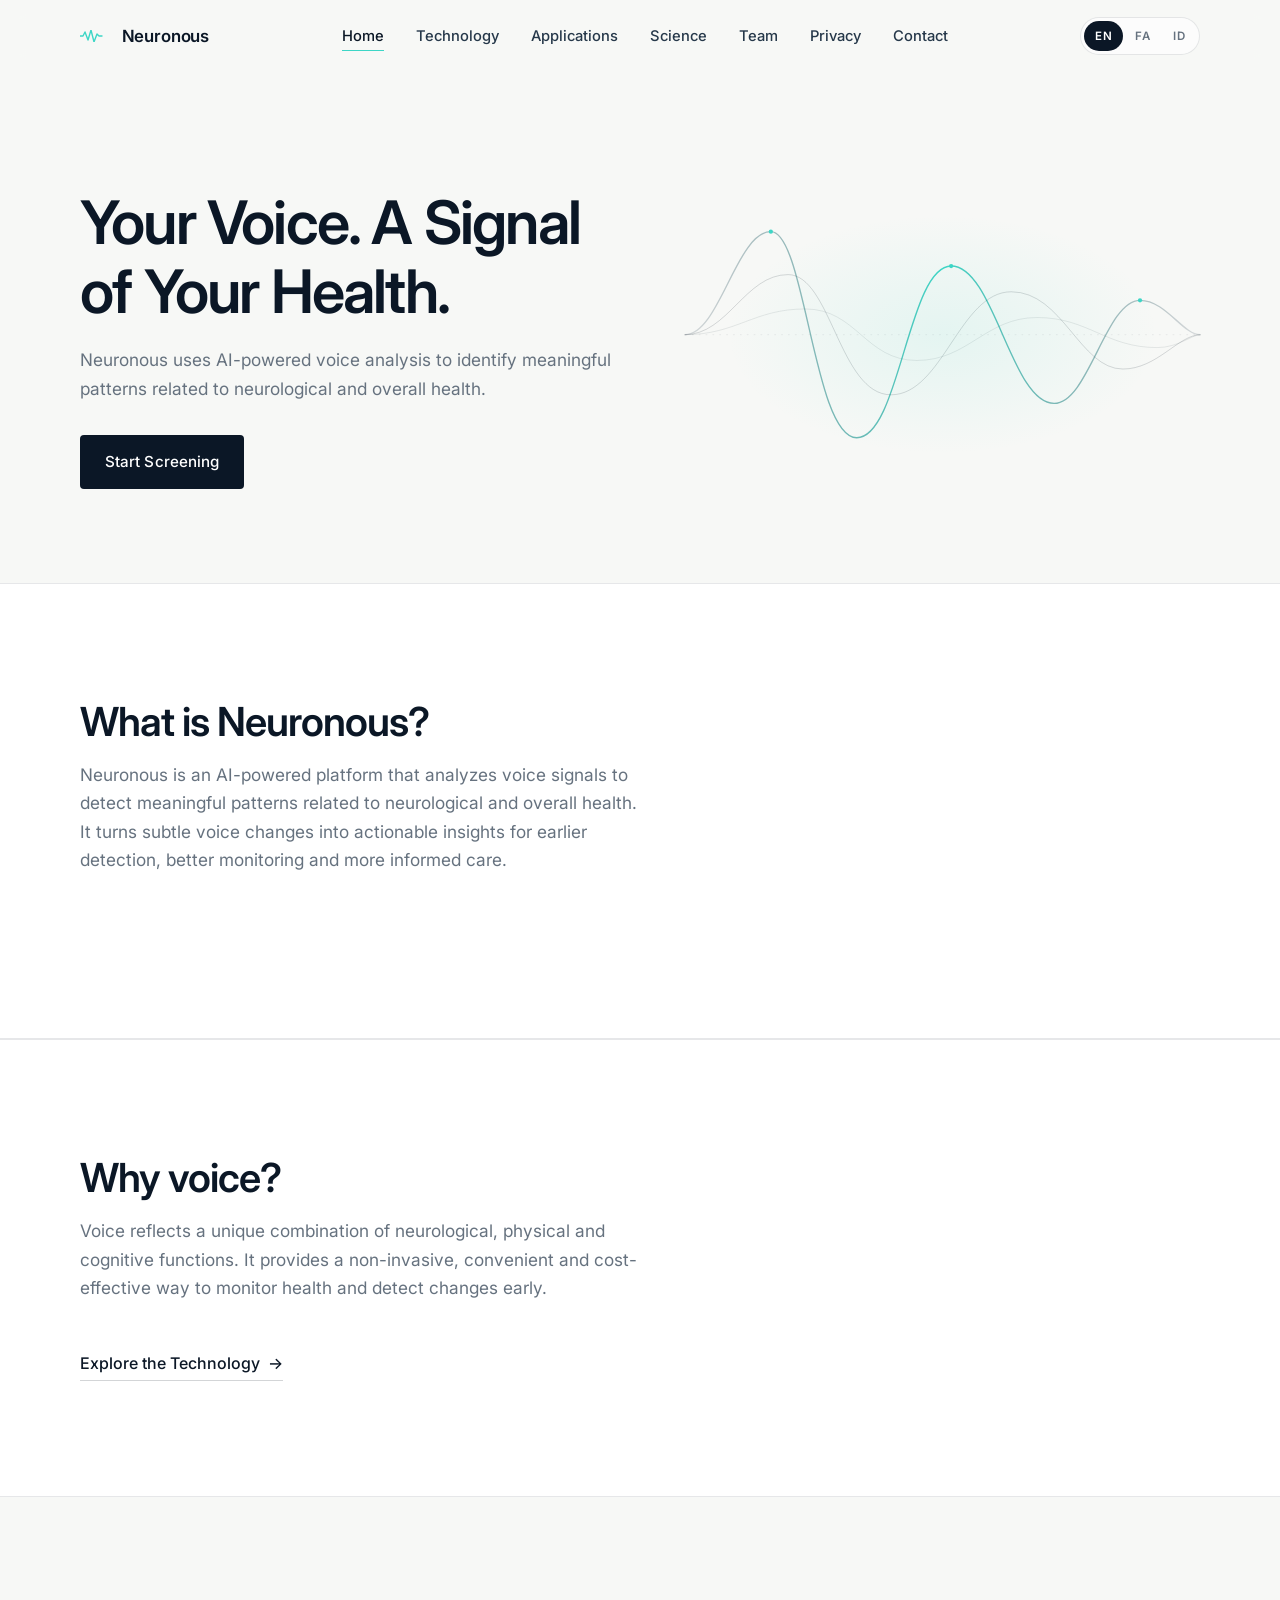
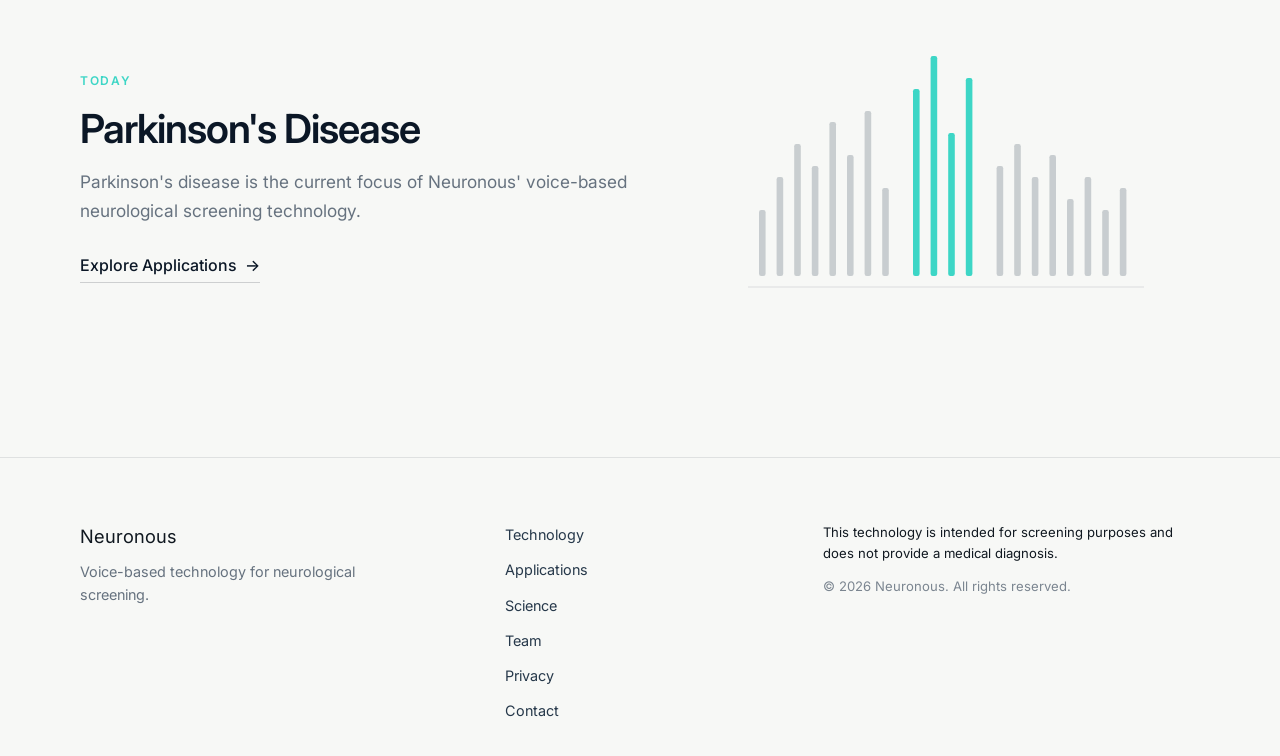
==== commit 56a9e07e: "changed home page and some parts of technology page with Mis.Niksirat" ====
--- a/index.html
+++ b/index.html
@@ -5,11 +5,14 @@
   <meta name="viewport" content="width=device-width, initial-scale=1.0" />
 
   <title data-i18n="meta.title">Neuronous — Voice-Based Neurological Screening</title>
-  <meta name="description" data-i18n-attr="content" data-i18n="meta.description" content="Neuronous develops voice-based technology for neurological screening, with Parkinson's disease as the first validated application." />
+  <meta name="description" data-i18n-attr="content" data-i18n="meta.description"
+        content="Neuronous uses AI-powered voice analysis to identify meaningful patterns related to neurological and overall health." />
 
   <meta property="og:type" content="website" />
-  <meta property="og:title" data-i18n-attr="content" data-i18n="meta.ogTitle" content="Neuronous — Voice-Based Neurological Screening" />
-  <meta property="og:description" data-i18n-attr="content" data-i18n="meta.ogDescription" content="Voice-based technology for neurological screening. Screening, not diagnosis." />
+  <meta property="og:title" data-i18n-attr="content" data-i18n="meta.ogTitle"
+        content="Neuronous — Voice-Based Neurological Screening" />
+  <meta property="og:description" data-i18n-attr="content" data-i18n="meta.ogDescription"
+        content="AI-powered voice analysis for neurological and overall health." />
   <meta property="og:image" content="/assets/og-cover.png" />
   <meta name="twitter:card" content="summary_large_image" />
 
@@ -73,7 +76,7 @@
     <div class="mobile-menu" id="mobileMenu" hidden>
       <nav aria-label="Mobile">
         <ul>
-          <li><a href="/index.html" data-i18n="nav.home">Home</a></li>
+          <li><a href="/index.html" data-i18n="nav.home" aria-current="page">Home</a></li>
           <li><a href="/technology.html" data-i18n="nav.technology">Technology</a></li>
           <li><a href="/applications.html" data-i18n="nav.applications">Applications</a></li>
           <li><a href="/science.html" data-i18n="nav.science">Science</a></li>
@@ -91,20 +94,16 @@
     <section class="hero" aria-labelledby="hero-title">
       <div class="container hero-inner">
         <div class="hero-copy">
-          <p class="eyebrow" data-i18n="brand.tagline">Neuro intelligence for better health</p>
           <h1 id="hero-title" data-i18n="home.hero.title">
-            Voice-based screening for neurological disorders
+            Your Voice. A Signal of Your Health.
           </h1>
           <p class="lead" data-i18n="home.hero.description">
-            Neuronous develops voice-based technology for neurological screening.
-            A short voice sample is analyzed computationally to identify patterns
-            relevant to screening — designed to support early awareness, not to
-            provide a diagnosis.
+            Neuronous uses AI-powered voice analysis to identify meaningful patterns
+            related to neurological and overall health.
           </p>
 
           <div class="hero-actions">
-            <!-- Destination intentionally left as a placeholder until the external
-                 screening platform is available. Replace `href` at launch. -->
+            <!-- Placeholder — the external screening platform is not yet available. -->
             <a
               class="btn btn-primary"
               href="#"
@@ -113,22 +112,15 @@
             >
               Start Screening
             </a>
-            <a class="btn btn-ghost" href="/contact.html" data-i18n="home.hero.ctaSecondary">
-              Contact Us
-            </a>
           </div>
-
-          <p class="hero-note" data-i18n="home.hero.note">
-            Screening supports awareness and early conversation — it does not replace a clinical diagnosis.
-          </p>
         </div>
 
         <div class="hero-visual" aria-hidden="true">
           <svg class="waveform" viewBox="0 0 600 400" preserveAspectRatio="xMidYMid meet" role="img">
             <defs>
               <linearGradient id="waveGrad" x1="0" y1="0" x2="1" y2="0">
-                <stop offset="0%"  stop-color="#26384A" stop-opacity="0.15" />
-                <stop offset="50%" stop-color="#3DD6C6" stop-opacity="1" />
+                <stop offset="0%"   stop-color="#26384A" stop-opacity="0.15" />
+                <stop offset="50%"  stop-color="#3DD6C6" stop-opacity="1" />
                 <stop offset="100%" stop-color="#26384A" stop-opacity="0.15" />
               </linearGradient>
             </defs>
@@ -155,109 +147,78 @@
       </div>
     </section>
 
-    <!-- 2. THE PROBLEM -->
-    <section class="problem reveal" aria-labelledby="problem-title">
+
+    <!-- 2. What is Neuronous? -->
+    <section class="why-voice reveal" aria-labelledby="why-voice-title">
       <div class="container">
         <div class="section-head">
-          <p class="eyebrow" data-i18n="home.problem.eyebrow">The Problem</p>
-          <h2 id="problem-title" data-i18n="home.problem.title">
-            Accessible neurological screening matters
+          <h2 id="why-voice-title" data-i18n="home.whyVoice.title">
+            What is Neuronous?
           </h2>
-          <p class="lead narrow" data-i18n="home.problem.description">
-            Earlier identification of potential neurological indicators can support
-            timely follow-up. Yet neurological assessment often depends on specialized
-            clinical settings and expertise that may not always be easily accessible.
+          <p class="lead narrow" data-i18n="home.whyVoice.description">
+Neuronous is an AI-powered platform that analyzes voice signals to detect meaningful patterns related to neurological and overall health. It turns subtle voice changes into actionable insights for earlier detection, better monitoring and more informed care.
           </p>
         </div>
-
-        <div class="problem-panel" role="list" aria-label="Three ideas">
-          <div class="pillar" role="listitem">
-            <span class="pillar-index">A</span>
-            <h3 class="pillar-title" data-i18n="home.problem.earlyTitle">Early screening</h3>
-            <p class="pillar-text" data-i18n="home.problem.earlyText">
-              Earlier identification of potential neurological indicators can support
-              timely follow-up and evaluation.
-            </p>
-          </div>
-          <div class="pillar" role="listitem">
-            <span class="pillar-index">B</span>
-            <h3 class="pillar-title" data-i18n="home.problem.accessTitle">Access challenges</h3>
-            <p class="pillar-text" data-i18n="home.problem.accessText">
-              Neurological assessment can require clinical expertise and specialized
-              settings, which may not always be readily available.
-            </p>
-          </div>
-          <div class="pillar" role="listitem">
-            <span class="pillar-index">C</span>
-            <h3 class="pillar-title" data-i18n="home.problem.voiceTitle">Why voice</h3>
-            <p class="pillar-text" data-i18n="home.problem.voiceText">
-              Voice contains measurable acoustic and temporal characteristics that can
-              be computationally analyzed and studied in relation to neurological
-              conditions.
-            </p>
-          </div>
-        </div>
-      </div>
-    </section>
-
-    <!-- 3. HOW IT WORKS -->
-    <section class="how-it-works reveal" aria-labelledby="how-title">
+      </section>
+
+
+
+
+    <!-- 2. WHY VOICE? -->
+    <section class="why-voice reveal" aria-labelledby="why-voice-title">
       <div class="container">
         <div class="section-head">
-          <p class="eyebrow" data-i18n="home.howItWorks.eyebrow">How It Works</p>
-          <h2 id="how-title" data-i18n="home.howItWorks.title">
-            Three steps, from voice to screening support
+          <h2 id="why-voice-title" data-i18n="home.whyVoice.title">
+            Why voice?
           </h2>
-        </div>
-
-        <ol class="flow" aria-label="How it works">
-          <li class="flow-step">
-            <span class="flow-index">01</span>
-            <span class="flow-label" data-i18n="home.howItWorks.step1">Record Your Voice</span>
+          <p class="lead narrow" data-i18n="home.whyVoice.description">
+            Voice reflects a unique combination of neurological, physical and cognitive
+            functions. It provides a non-invasive, convenient and cost-effective way to monitor health and detect changes early.
+          </p>
+        </div>
+
+        <!-- <ul class="why-voice-panel" role="list" aria-label="Voice signal properties">
+          <li class="pillar" role="listitem">
+            <span class="pillar-index">A</span>
+            <h3 class="pillar-title" data-i18n="home.whyVoice.item1Title">Non-Invasive</h3>
           </li>
-          <li class="flow-arrow" aria-hidden="true">
-            <svg viewBox="0 0 40 12" width="40" height="12">
-              <path d="M0 6h34M28 1l6 5-6 5" fill="none" stroke="currentColor" stroke-width="1.2" stroke-linecap="round" stroke-linejoin="round"/>
-            </svg>
+          <li class="pillar" role="listitem">
+            <span class="pillar-index">B</span>
+            <h3 class="pillar-title" data-i18n="home.whyVoice.item2Title">Remote</h3>
           </li>
-          <li class="flow-step">
-            <span class="flow-index">02</span>
-            <span class="flow-label" data-i18n="home.howItWorks.step2">Voice Analysis</span>
+          <li class="pillar" role="listitem">
+            <span class="pillar-index">C</span>
+            <h3 class="pillar-title" data-i18n="home.whyVoice.item3Title">Repeatable</h3>
           </li>
-          <li class="flow-arrow" aria-hidden="true">
-            <svg viewBox="0 0 40 12" width="40" height="12">
-              <path d="M0 6h34M28 1l6 5-6 5" fill="none" stroke="currentColor" stroke-width="1.2" stroke-linecap="round" stroke-linejoin="round"/>
-            </svg>
-          </li>
-          <li class="flow-step">
-            <span class="flow-index">03</span>
-            <span class="flow-label" data-i18n="home.howItWorks.step3">Receive Your Screening Result</span>
-          </li>
-        </ol>
+        </ul> -->
+
+        <div class="why-voice-cta">
+          <a class="section-link" href="/technology.html" data-i18n="home.whyVoice.cta">
+            Explore the Technology
+          </a>
+        </div>
       </div>
     </section>
 
-    <!-- 4. TECHNOLOGY TEASER -->
-    <section class="application reveal" aria-labelledby="technology-title">
-      <div class="container application-inner">
-        <div class="application-copy">
-          <p class="eyebrow" data-i18n="home.technology.eyebrow">Our Technology</p>
-          <h2 id="technology-title" data-i18n="home.technology.title">
-            Voice-derived signals, analyzed for screening
+    <!-- 4. PARKINSON'S DISEASE — CURRENT FOCUS -->
+    <section class="current-focus reveal" aria-labelledby="current-focus-title">
+      <div class="container current-focus-inner">
+        <div class="current-focus-copy">
+          <p class="eyebrow eyebrow--accent" data-i18n="home.currentFocus.eyebrow">TODAY</p>
+          <h2 id="current-focus-title" data-i18n="home.currentFocus.title">
+            Parkinson's Disease
           </h2>
-          <p class="lead" data-i18n="home.technology.description">
-            Voice-derived signals can be processed and analyzed to identify patterns
-            relevant to neurological screening. Parkinson's disease is the first
-            application where this approach has been validated.
+          <p class="lead" data-i18n="home.currentFocus.description">
+            Parkinson's disease is the current focus of Neuronous' voice-based
+            neurological screening technology.
           </p>
-          <a class="link-arrow" href="/technology.html" data-i18n="home.technology.cta">
-            Explore Technology
+          <a class="section-link" href="/applications.html" data-i18n="home.currentFocus.cta">
+            Explore Applications
           </a>
         </div>
 
-        <div class="application-visual" aria-hidden="true">
+        <div class="current-focus-visual" aria-hidden="true">
           <svg viewBox="0 0 400 300" preserveAspectRatio="xMidYMid meet">
-            <rect x="0" y="0" width="400" height="300" fill="none"/>
             <g fill="#26384A" fill-opacity="0.22">
               <rect x="30"  y="180" width="6" height="60"  rx="2"/>
               <rect x="46"  y="150" width="6" height="90"  rx="2"/>
@@ -290,78 +251,27 @@
       </div>
     </section>
 
-    <!-- 5. SCIENCE / EVIDENCE TEASER -->
-    <section class="science reveal" aria-labelledby="science-title">
-      <div class="container">
-        <div class="science-inner">
-          <div class="science-copy">
-            <p class="eyebrow" data-i18n="home.science.eyebrow">Science &amp; Evidence</p>
-            <h2 id="science-title" data-i18n="home.science.title">Grounded in research</h2>
-            <p class="lead" data-i18n="home.science.description">
-              Our approach is grounded in research, validation, and ongoing scientific
-              development. Peer-reviewed evidence and clinical collaboration details
-              will be published as they become available.
-            </p>
-            <a class="link-arrow" href="/science.html" data-i18n="home.science.cta">
-              Explore Science
-            </a>
-          </div>
-
-          <div class="science-panel" role="list" aria-label="Research pillars">
-            <div class="pillar" role="listitem">
-              <span class="pillar-index">A</span>
-              <h3 class="pillar-title" data-i18n="home.science.pillar1Title">Scientific Foundation</h3>
-              <p class="pillar-text" data-i18n="home.science.pillar1Text">
-                Developed with a research-first approach.
-              </p>
-            </div>
-            <div class="pillar" role="listitem">
-              <span class="pillar-index">B</span>
-              <h3 class="pillar-title" data-i18n="home.science.pillar2Title">Validation</h3>
-              <p class="pillar-text" data-i18n="home.science.pillar2Text">
-                Validation work is ongoing — details to be published.
-              </p>
-            </div>
-            <div class="pillar" role="listitem">
-              <span class="pillar-index">C</span>
-              <h3 class="pillar-title" data-i18n="home.science.pillar3Title">Transparency</h3>
-              <p class="pillar-text" data-i18n="home.science.pillar3Text">
-                Evidence, methods and limitations will be shared openly.
-              </p>
-            </div>
-          </div>
-        </div>
-      </div>
-    </section>
-
-    <!-- 6. FINAL CTA -->
+    <!-- 5. FINAL CTA
     <section class="final-cta reveal" aria-labelledby="cta-title">
       <div class="container">
         <div class="cta-inner">
           <h2 id="cta-title" data-i18n="home.cta.title">
-            Building the future of neurological screening.
+            Your Voice. A Signal of Your Health.
           </h2>
-          <p class="lead" data-i18n="home.cta.description">
-            We're working with clinicians, researchers and partners to bring
-            voice-based screening into everyday practice.
-          </p>
           <div class="cta-actions">
-            <!-- Placeholder destination, same as hero CTA — replace at launch. -->
-            <a
+            Placeholder — the external screening platform is not yet available. -->
+            <!-- <a
               class="btn btn-primary"
               href="#"
               data-screening-link
               data-i18n="home.cta.button"
             >
-              Start Your Screening
-            </a>
-            <a class="btn btn-ghost" href="/applications.html" data-i18n="home.cta.buttonSecondary">
-              Explore Applications
+              Start Screening
             </a>
           </div>
         </div>
       </div>
-    </section>
+    </section> -->
 
   </main>
 
--- a/css/index.css
+++ b/css/index.css
@@ -1,8 +1,35 @@
 /* =========================================================
    Home page — section-specific styles
-   ========================================================= */
-
-/* ---------- HERO ---------- */
+   Relies on tokens and primitives from /css/global.css
+   ========================================================= */
+
+/* Shared helpers used on this page */
+.eyebrow--accent { color: var(--accent); }
+
+/* Small arrowed link (same pattern used elsewhere on the site) */
+.section-link {
+  display: inline-flex;
+  align-items: center;
+  gap: 0.5rem;
+  font-weight: 500;
+  color: var(--ink-strong);
+  border-block-end: 1px solid var(--line-strong);
+  padding-block-end: 0.2rem;
+  transition: color 0.2s var(--ease), border-color 0.2s var(--ease);
+}
+.section-link::after {
+  content: "→";
+  display: inline-block;
+  transition: transform 0.25s var(--ease);
+}
+html[dir="rtl"] .section-link::after { content: "←"; }
+.section-link:hover { color: var(--accent); border-color: var(--accent); }
+.section-link:hover::after { transform: translateX(4px); }
+html[dir="rtl"] .section-link:hover::after { transform: translateX(-4px); }
+
+/* =========================================================
+   1. HERO
+   ========================================================= */
 .hero {
   padding-block: clamp(3.5rem, 7vw, 7rem) clamp(3rem, 6vw, 6rem);
   position: relative;
@@ -24,12 +51,10 @@
 }
 
 .hero-copy h1 {
-  margin-block-start: 0.5rem;
-  margin-block-end: 1.25rem;
-  max-width: 18ch;
-}
-
-html[lang="fa"] .hero-copy h1 { max-width: 22ch; }
+  margin-block: 0.5rem 1.25rem;
+  max-width: 16ch;
+}
+html[lang="fa"] .hero-copy h1 { max-width: 20ch; }
 
 .hero-copy .lead {
   margin-block-end: 2rem;
@@ -40,15 +65,6 @@
   display: flex;
   flex-wrap: wrap;
   gap: 0.75rem;
-}
-
-.hero-note {
-  margin-block-start: 1.75rem;
-  font-size: 0.82rem;
-  color: var(--muted);
-  max-width: 46ch;
-  padding-inline-start: 0.9rem;
-  border-inline-start: 2px solid var(--accent);
 }
 
 /* Hero visual */
@@ -91,19 +107,41 @@
   .wave { stroke-dashoffset: 0; animation: none; }
 }
 
-/* ---------- THE PROBLEM ---------- */
-.problem .section-head {
+/* =========================================================
+   2. WHAT IS NEURONOUS?
+   ========================================================= */
+.about .section-head {
   max-width: 680px;
   margin-block-end: clamp(2.5rem, 5vw, 4rem);
 }
 
-.problem h2 {
-  margin-block-end: 1.25rem;
+.about h2 {
+  margin-block-end: 1rem;
   max-width: 24ch;
 }
 
-/* Reuses the global .pillar component, laid out as a horizontal three-up grid */
-.problem-panel {
+/* The `.flow`, `.flow-step`, `.flow-index`, `.flow-label`, `.flow-arrow`
+   components are reused verbatim from global styles. */
+
+/* =========================================================
+   3. WHY VOICE?
+   ========================================================= */
+.why-voice {
+  background: var(--bg-elevated);
+  border-block: 1px solid var(--line);
+}
+
+.why-voice .section-head {
+  max-width: 680px;
+  margin-block-end: clamp(2rem, 4vw, 3rem);
+}
+
+.why-voice h2 {
+  margin-block-end: 1rem;
+  max-width: 22ch;
+}
+
+.why-voice-panel {
   display: grid;
   grid-template-columns: 1fr;
   gap: 1px;
@@ -114,41 +152,23 @@
 }
 
 @media (min-width: 720px) {
-  .problem-panel {
+  .why-voice-panel {
     grid-template-columns: repeat(3, 1fr);
   }
 }
 
-.problem-panel .pillar {
-  grid-template-columns: auto 1fr;
-  grid-template-rows: auto auto;
-  align-items: baseline;
-  background: var(--bg);
-}
-
-/* ---------- HOW IT WORKS ---------- */
-.how-it-works .section-head {
-  max-width: 640px;
-  margin-block-end: clamp(2rem, 4vw, 3rem);
-}
-
-.how-it-works h2 {
-  margin-block-end: 0;
-  max-width: 26ch;
-}
-
-/* `.flow`, `.flow-step`, `.flow-index`, `.flow-label` and `.flow-arrow`
-   are reused verbatim from the existing stylesheet. */
-
-/* ---------- TECHNOLOGY TEASER ---------- */
-/* Reuses the existing `.application` section wrapper and visuals. */
-.application {
-  border-block-start: 1px solid var(--line);
-  border-block-end: 1px solid var(--line);
-  background: var(--bg-elevated);
-}
-
-.application-inner {
+.why-voice-panel .pillar {
+  grid-template-rows: auto;
+}
+
+.why-voice-cta {
+  margin-block-start: clamp(1.75rem, 3vw, 2.5rem);
+}
+
+/* =========================================================
+   4. PARKINSON'S DISEASE — CURRENT FOCUS
+   ========================================================= */
+.current-focus-inner {
   display: grid;
   grid-template-columns: 1fr;
   gap: clamp(2rem, 4vw, 4rem);
@@ -156,85 +176,28 @@
 }
 
 @media (min-width: 900px) {
-  .application-inner {
+  .current-focus-inner {
     grid-template-columns: minmax(0, 1.1fr) minmax(0, 1fr);
   }
 }
 
-.application h2 {
-  margin-block-end: 1rem;
-}
-
-.application .lead {
+.current-focus h2 {
+  margin-block: 0.5rem 1rem;
+}
+
+.current-focus .lead {
   margin-block-end: 1.75rem;
 }
 
-.application-visual {
+.current-focus-visual {
   width: 100%;
   max-width: 440px;
   margin-inline: auto;
 }
 
-/* ---------- SCIENCE / EVIDENCE TEASER ---------- */
-.science-inner {
-  display: grid;
-  grid-template-columns: 1fr;
-  gap: clamp(2rem, 4vw, 4rem);
-  align-items: start;
-}
-
-@media (min-width: 900px) {
-  .science-inner {
-    grid-template-columns: minmax(0, 1fr) minmax(0, 1.1fr);
-  }
-}
-
-.science h2 { margin-block-end: 1rem; }
-.science .lead { margin-block-end: 1.75rem; }
-
-.science-panel {
-  display: grid;
-  gap: 1px;
-  background: var(--line);
-  border: 1px solid var(--line);
-  border-radius: var(--radius-md);
-  overflow: hidden;
-}
-
-.pillar {
-  background: var(--bg);
-  padding: 1.5rem 1.75rem;
-  display: grid;
-  grid-template-columns: auto 1fr;
-  grid-template-rows: auto auto;
-  column-gap: 1.25rem;
-  row-gap: 0.25rem;
-  align-items: baseline;
-}
-
-.pillar-index {
-  grid-row: 1 / 3;
-  font-size: 0.72rem;
-  font-weight: 600;
-  color: var(--accent);
-  letter-spacing: 0.08em;
-  padding-block-start: 0.35rem;
-}
-
-.pillar-title {
-  font-size: 1rem;
-  font-weight: 600;
-  color: var(--ink-strong);
-  letter-spacing: -0.01em;
-}
-
-.pillar-text {
-  font-size: 0.9rem;
-  color: var(--muted);
-  line-height: 1.55;
-}
-
-/* ---------- FINAL CTA ---------- */
+/* =========================================================
+   5. FINAL CTA
+   ========================================================= */
 .final-cta {
   text-align: start;
 }
@@ -242,7 +205,7 @@
 .cta-inner {
   max-width: 720px;
   margin-inline: auto;
-  padding: clamp(2.5rem, 5vw, 4rem) clamp(1.75rem, 4vw, 3rem);
+  padding: clamp(2.5rem, 5vw, 3.75rem) clamp(1.75rem, 4vw, 3rem);
   border: 1px solid var(--line);
   border-radius: var(--radius-md);
   background: var(--bg-elevated);
@@ -264,11 +227,9 @@
 }
 
 .cta-inner h2 {
-  margin-block-end: 1rem;
+  margin-block-end: 1.75rem;
   max-width: 22ch;
 }
-
-.cta-inner .lead { margin-block-end: 2rem; }
 
 .cta-actions {
   display: flex;
@@ -277,6 +238,15 @@
 }
 
 /* =========================================================
+   Persian typography refinements (page-local)
+   ========================================================= */
+html[lang="fa"] .hero-copy h1,
+html[lang="fa"] .about h2,
+html[lang="fa"] .why-voice h2,
+html[lang="fa"] .current-focus h2,
+html[lang="fa"] .cta-inner h2 { letter-spacing: 0; }
+
+/* =========================================================
    Navigation responsiveness for seven items
    (Applies only between 900px and 1100px where the header
    would otherwise wrap. Above 1100px the default spacing
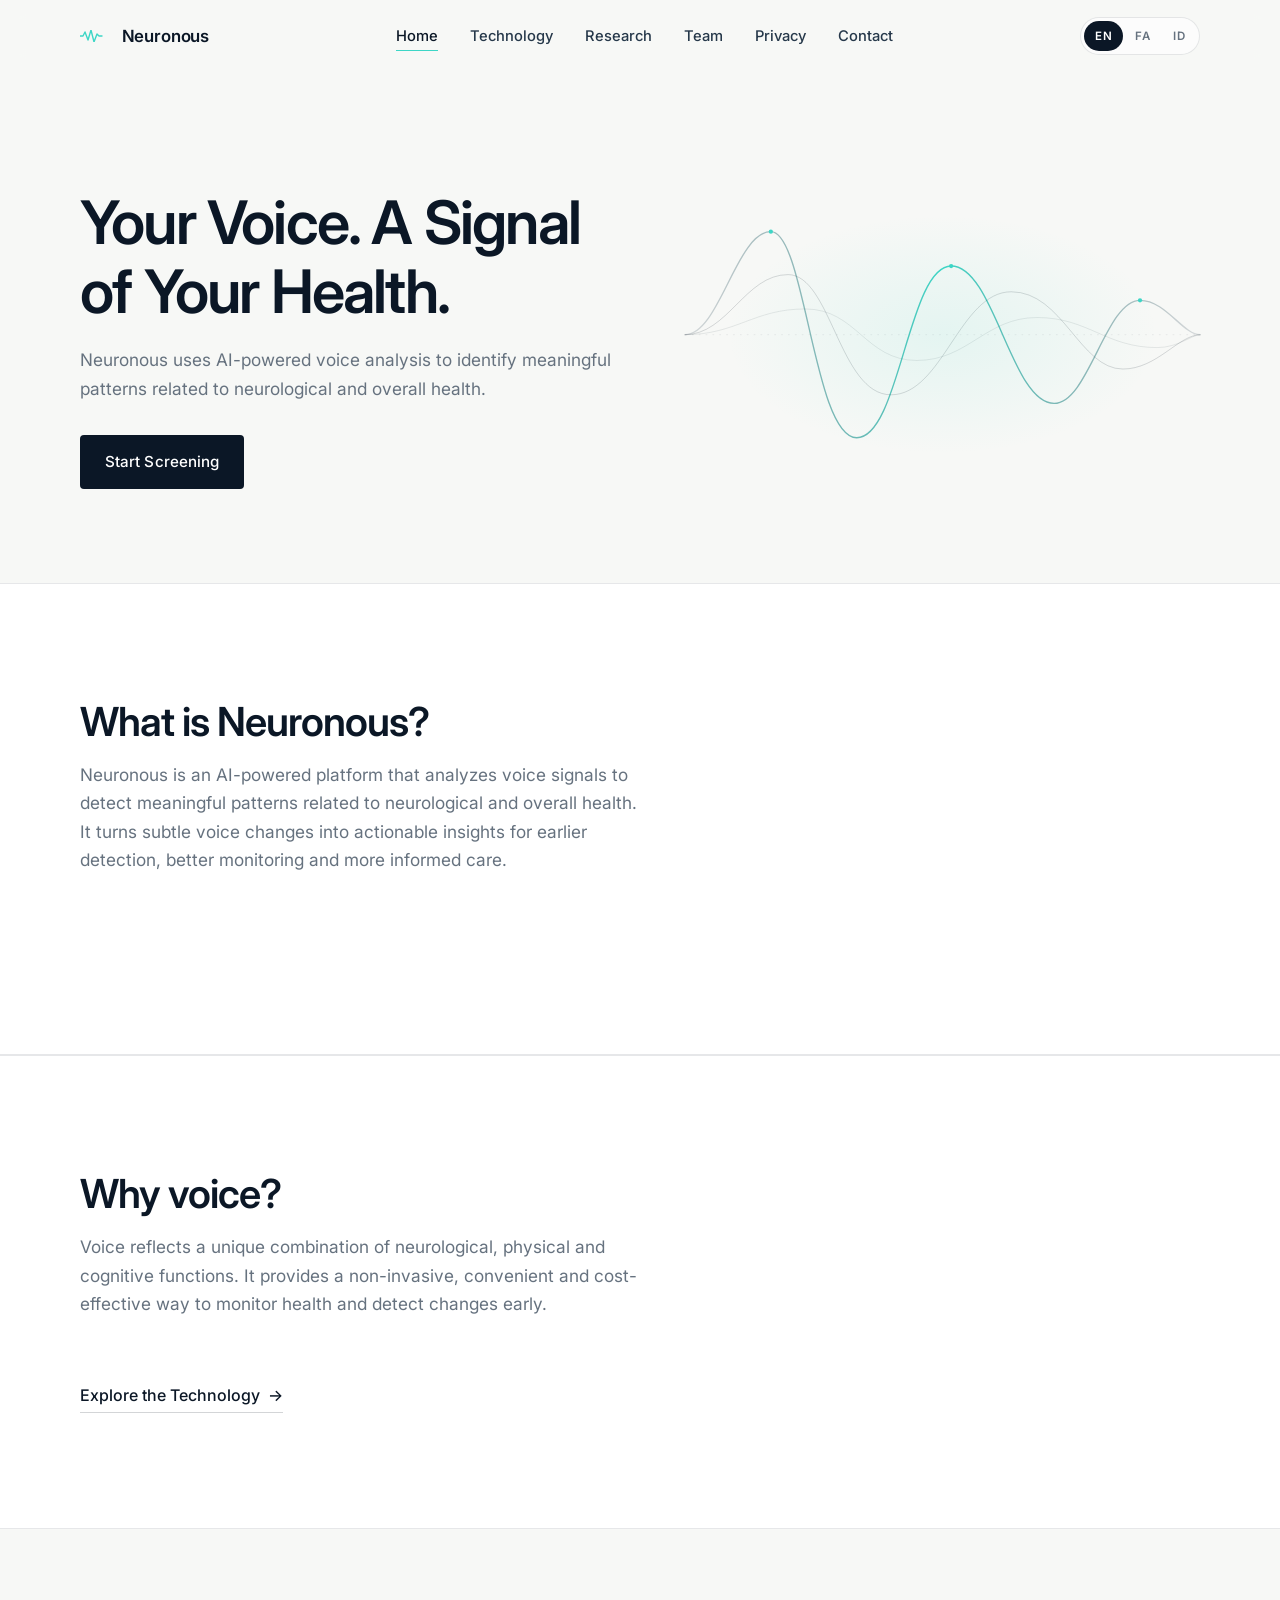
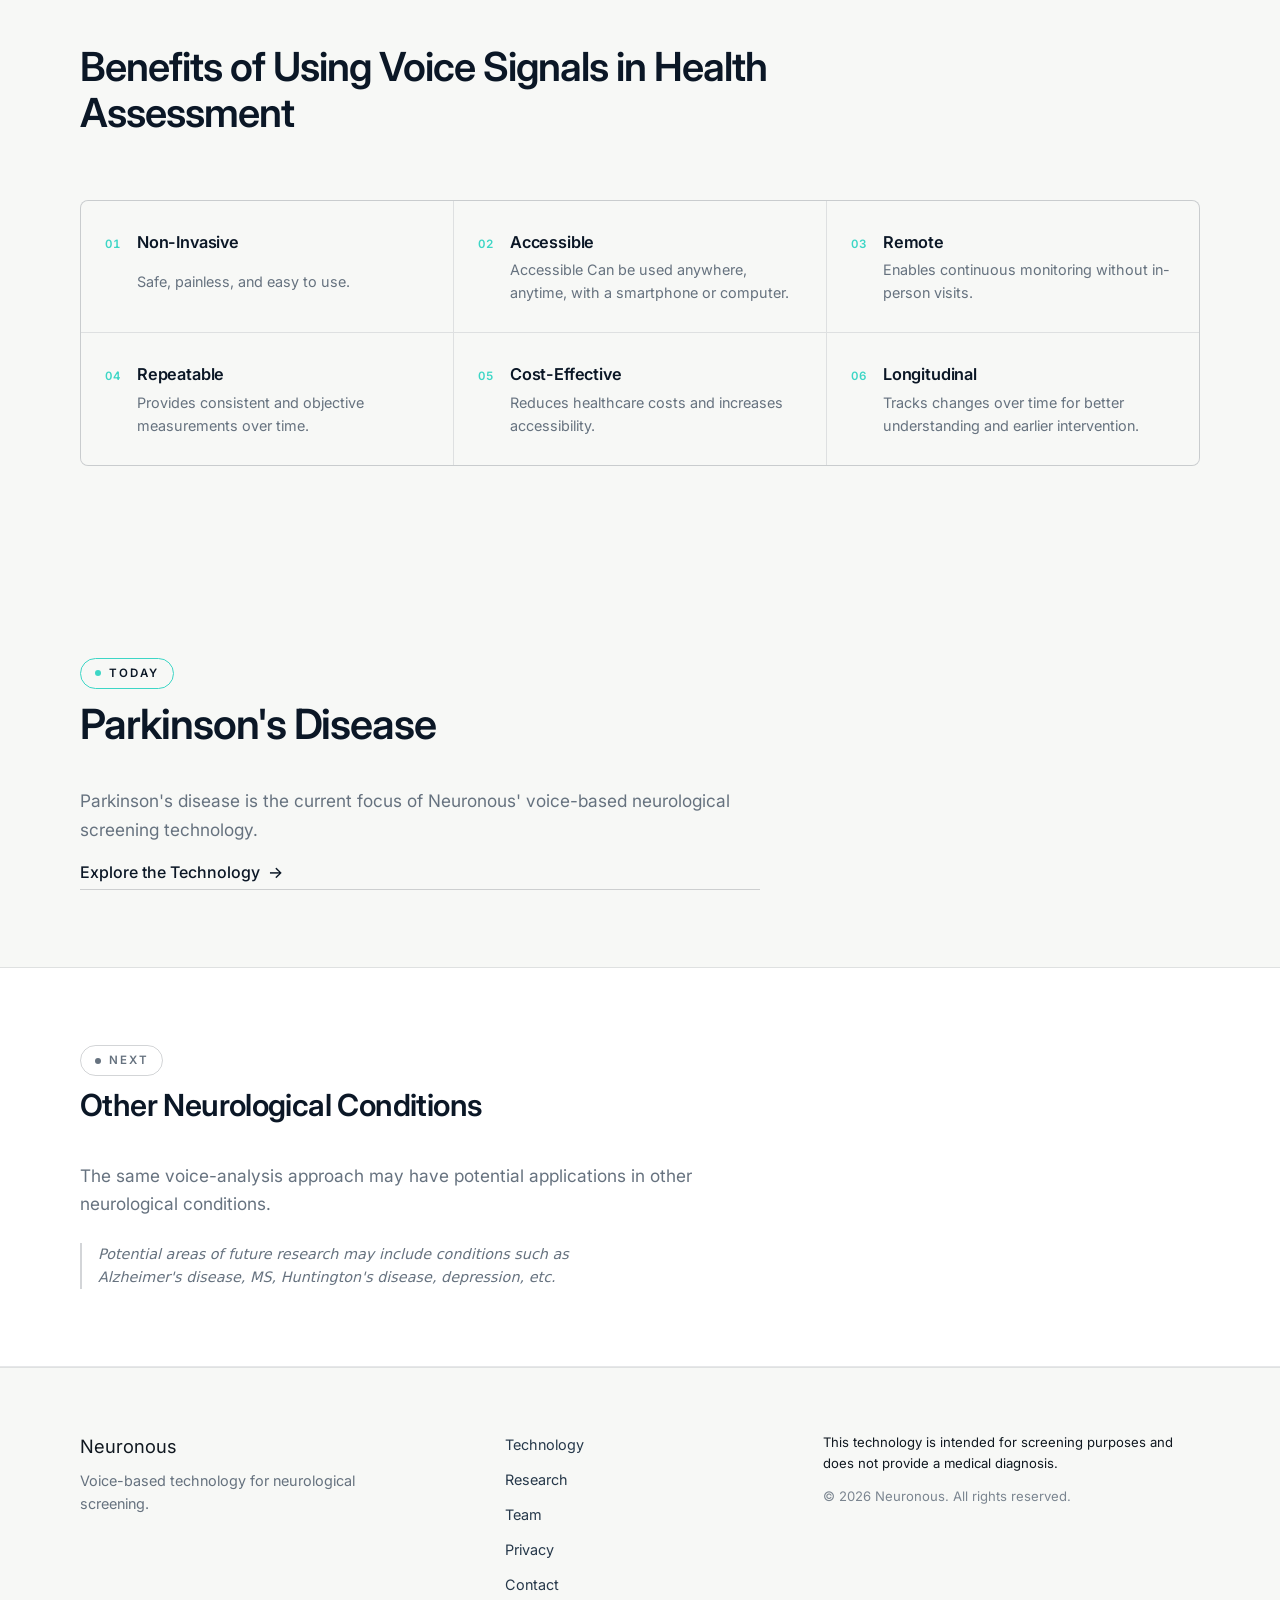
==== commit d6618a8a: "moved some parts of applicaion page into home page , deleted application page" ====
--- a/index.html
+++ b/index.html
@@ -45,8 +45,7 @@
         <ul class="nav-list">
           <li><a href="/index.html" data-i18n="nav.home" aria-current="page">Home</a></li>
           <li><a href="/technology.html" data-i18n="nav.technology">Technology</a></li>
-          <li><a href="/applications.html" data-i18n="nav.applications">Applications</a></li>
-          <li><a href="/science.html" data-i18n="nav.science">Science</a></li>
+          <li><a href="/science.html" data-i18n="nav.science">Research</a></li>
           <li><a href="/team.html" data-i18n="nav.team">Team</a></li>
           <li><a href="/privacy.html" data-i18n="nav.privacy">Privacy</a></li>
           <li><a href="/contact.html" data-i18n="nav.contact">Contact</a></li>
@@ -78,8 +77,7 @@
         <ul>
           <li><a href="/index.html" data-i18n="nav.home" aria-current="page">Home</a></li>
           <li><a href="/technology.html" data-i18n="nav.technology">Technology</a></li>
-          <li><a href="/applications.html" data-i18n="nav.applications">Applications</a></li>
-          <li><a href="/science.html" data-i18n="nav.science">Science</a></li>
+          <li><a href="/science.html" data-i18n="nav.science">Research</a></li>
           <li><a href="/team.html" data-i18n="nav.team">Team</a></li>
           <li><a href="/privacy.html" data-i18n="nav.privacy">Privacy</a></li>
           <li><a href="/contact.html" data-i18n="nav.contact">Contact</a></li>
@@ -147,24 +145,24 @@
       </div>
     </section>
 
-
-    <!-- 2. What is Neuronous? -->
-    <section class="why-voice reveal" aria-labelledby="why-voice-title">
+    <!-- 2. WHAT IS NEURONOUS? -->
+    <section class="why-voice reveal" aria-labelledby="about-title">
       <div class="container">
         <div class="section-head">
-          <h2 id="why-voice-title" data-i18n="home.whyVoice.title">
+          <h2 id="about-title" data-i18n="home.whyVoice.title">
             What is Neuronous?
           </h2>
           <p class="lead narrow" data-i18n="home.whyVoice.description">
-Neuronous is an AI-powered platform that analyzes voice signals to detect meaningful patterns related to neurological and overall health. It turns subtle voice changes into actionable insights for earlier detection, better monitoring and more informed care.
-          </p>
-        </div>
-      </section>
-
-
-
-
-    <!-- 2. WHY VOICE? -->
+            Neuronous is an AI-powered platform that analyzes voice signals to detect
+            meaningful patterns related to neurological and overall health. It turns
+            subtle voice changes into actionable insights for earlier detection, better
+            monitoring and more informed care.
+          </p>
+        </div>
+      </div>
+    </section>
+
+    <!-- 3. WHY VOICE? -->
     <section class="why-voice reveal" aria-labelledby="why-voice-title">
       <div class="container">
         <div class="section-head">
@@ -173,24 +171,10 @@
           </h2>
           <p class="lead narrow" data-i18n="home.whyVoice.description">
             Voice reflects a unique combination of neurological, physical and cognitive
-            functions. It provides a non-invasive, convenient and cost-effective way to monitor health and detect changes early.
-          </p>
-        </div>
-
-        <!-- <ul class="why-voice-panel" role="list" aria-label="Voice signal properties">
-          <li class="pillar" role="listitem">
-            <span class="pillar-index">A</span>
-            <h3 class="pillar-title" data-i18n="home.whyVoice.item1Title">Non-Invasive</h3>
-          </li>
-          <li class="pillar" role="listitem">
-            <span class="pillar-index">B</span>
-            <h3 class="pillar-title" data-i18n="home.whyVoice.item2Title">Remote</h3>
-          </li>
-          <li class="pillar" role="listitem">
-            <span class="pillar-index">C</span>
-            <h3 class="pillar-title" data-i18n="home.whyVoice.item3Title">Repeatable</h3>
-          </li>
-        </ul> -->
+            functions. It provides a non-invasive, convenient and cost-effective way to
+            monitor health and detect changes early.
+          </p>
+        </div>
 
         <div class="why-voice-cta">
           <a class="section-link" href="/technology.html" data-i18n="home.whyVoice.cta">
@@ -200,78 +184,140 @@
       </div>
     </section>
 
-    <!-- 4. PARKINSON'S DISEASE — CURRENT FOCUS -->
-    <section class="current-focus reveal" aria-labelledby="current-focus-title">
-      <div class="container current-focus-inner">
-        <div class="current-focus-copy">
-          <p class="eyebrow eyebrow--accent" data-i18n="home.currentFocus.eyebrow">TODAY</p>
-          <h2 id="current-focus-title" data-i18n="home.currentFocus.title">
+    <!-- 6. BENEFITS (moved from Applications) -->
+    <section class="benefits reveal" aria-labelledby="benefits-title">
+      <div class="container">
+        <div class="section-head">
+          <h2 id="benefits-title" data-i18n="applications.benefits.title">
+            Benefits of Using Voice Signals in Health Assessment
+          </h2>
+        </div>
+
+        <ul class="benefits-grid" role="list" aria-label="Benefits">
+          <li class="benefit" role="listitem">
+            <span class="benefit-index">01</span>
+            <h3 class="benefit-title" data-i18n="applications.benefits.items.nonInvasive.title">
+              Non-Invasive
+            </h3>
+            <p class="benefit-text" data-i18n="applications.benefits.items.nonInvasive.text">
+              Safe, painless, and easy to use.
+            </p>
+          </li>
+          <li class="benefit" role="listitem">
+            <span class="benefit-index">02</span>
+            <h3 class="benefit-title" data-i18n="applications.benefits.items.remote.title">
+              Accessible
+            </h3>
+            <p class="benefit-text" data-i18n="applications.benefits.items.remote.text">
+              Accessible
+              Can be used
+              anywhere, anytime,
+              with a smartphone
+              or computer.
+            </p>
+          </li>
+          <li class="benefit" role="listitem">
+            <span class="benefit-index">03</span>
+            <h3 class="benefit-title" data-i18n="applications.benefits.items.costEffective.title">
+              Remote
+            </h3>
+            <p class="benefit-text" data-i18n="applications.benefits.items.costEffective.text">
+              Enables continuous
+              monitoring without
+              in-person visits.
+            </p>
+          </li>
+          <li class="benefit" role="listitem">
+            <span class="benefit-index">04</span>
+            <h3 class="benefit-title" data-i18n="applications.benefits.items.accessible.title">
+              Repeatable
+            </h3>
+            <p class="benefit-text" data-i18n="applications.benefits.items.accessible.text">
+              Provides consistent
+              and objective
+              measurements over time.
+            </p>
+          </li>
+          <li class="benefit" role="listitem">
+            <span class="benefit-index">05</span>
+            <h3 class="benefit-title" data-i18n="applications.benefits.items.repeatable.title">
+              Cost-Effective
+            </h3>
+            <p class="benefit-text" data-i18n="applications.benefits.items.repeatable.text">
+              Reduces healthcare
+              costs and increases
+              accessibility.
+            </p>
+          </li>
+          <li class="benefit" role="listitem">
+            <span class="benefit-index">06</span>
+            <h3 class="benefit-title" data-i18n="applications.benefits.items.longitudinal.title">
+              Longitudinal
+            </h3>
+            <p class="benefit-text" data-i18n="applications.benefits.items.longitudinal.text">
+              Tracks changes over time
+              for better understanding
+              and earlier intervention.
+            </p>
+          </li>
+        </ul>
+      </div>
+    </section>
+
+    <!-- 4. TODAY — PARKINSON'S DISEASE (moved from Applications) -->
+    <section class="tier tier--today reveal" aria-labelledby="tier-today-title">
+      <div class="container">
+        <div class="tier-head">
+          <span class="tier-status tier-status--today" data-i18n="applications.today.eyebrow">
+            TODAY
+          </span>
+          <h2 id="tier-today-title" data-i18n="applications.today.title">
             Parkinson's Disease
           </h2>
-          <p class="lead" data-i18n="home.currentFocus.description">
+        </div>
+
+        <div class="tier-body">
+          <p class="lead" data-i18n="applications.today.description">
             Parkinson's disease is the current focus of Neuronous' voice-based
             neurological screening technology.
           </p>
-          <a class="section-link" href="/applications.html" data-i18n="home.currentFocus.cta">
-            Explore Applications
+          <!-- <p class="tier-support" data-i18n="applications.today.support">
+            Voice signals can reflect changes in characteristics related to
+            neurological function, making voice analysis a potential tool for
+            screening and assessment.
+          </p> -->
+          <a class="section-link" href="/technology.html" data-i18n="applications.today.cta">
+            Explore the Technology
           </a>
         </div>
-
-        <div class="current-focus-visual" aria-hidden="true">
-          <svg viewBox="0 0 400 300" preserveAspectRatio="xMidYMid meet">
-            <g fill="#26384A" fill-opacity="0.22">
-              <rect x="30"  y="180" width="6" height="60"  rx="2"/>
-              <rect x="46"  y="150" width="6" height="90"  rx="2"/>
-              <rect x="62"  y="120" width="6" height="120" rx="2"/>
-              <rect x="78"  y="140" width="6" height="100" rx="2"/>
-              <rect x="94"  y="100" width="6" height="140" rx="2"/>
-              <rect x="110" y="130" width="6" height="110" rx="2"/>
-              <rect x="126" y="90"  width="6" height="150" rx="2"/>
-              <rect x="142" y="160" width="6" height="80"  rx="2"/>
-            </g>
-            <g fill="#3DD6C6">
-              <rect x="170" y="70"  width="6" height="170" rx="2"/>
-              <rect x="186" y="40"  width="6" height="200" rx="2"/>
-              <rect x="202" y="110" width="6" height="130" rx="2"/>
-              <rect x="218" y="60"  width="6" height="180" rx="2"/>
-            </g>
-            <g fill="#26384A" fill-opacity="0.22">
-              <rect x="246" y="140" width="6" height="100" rx="2"/>
-              <rect x="262" y="120" width="6" height="120" rx="2"/>
-              <rect x="278" y="150" width="6" height="90"  rx="2"/>
-              <rect x="294" y="130" width="6" height="110" rx="2"/>
-              <rect x="310" y="170" width="6" height="70"  rx="2"/>
-              <rect x="326" y="150" width="6" height="90"  rx="2"/>
-              <rect x="342" y="180" width="6" height="60"  rx="2"/>
-              <rect x="358" y="160" width="6" height="80"  rx="2"/>
-            </g>
-            <line x1="20" y1="250" x2="380" y2="250" stroke="#0B1726" stroke-opacity="0.12" />
-          </svg>
-        </div>
-      </div>
-    </section>
-
-    <!-- 5. FINAL CTA
-    <section class="final-cta reveal" aria-labelledby="cta-title">
-      <div class="container">
-        <div class="cta-inner">
-          <h2 id="cta-title" data-i18n="home.cta.title">
-            Your Voice. A Signal of Your Health.
-          </h2>
-          <div class="cta-actions">
-            Placeholder — the external screening platform is not yet available. -->
-            <!-- <a
-              class="btn btn-primary"
-              href="#"
-              data-screening-link
-              data-i18n="home.cta.button"
-            >
-              Start Screening
-            </a>
-          </div>
-        </div>
-      </div>
-    </section> -->
+      </div>
+    </section>
+
+    <!-- 5. NEXT — OTHER NEUROLOGICAL CONDITIONS (moved from Applications) -->
+    <section class="tier tier--next reveal" aria-labelledby="tier-next-title">
+      <div class="container">
+        <div class="tier-head">
+          <span class="tier-status" data-i18n="applications.next.eyebrow">
+            NEXT
+          </span>
+          <h2 id="tier-next-title" data-i18n="applications.next.title">
+            Other Neurological Conditions
+          </h2>
+        </div>
+
+        <div class="tier-body">
+          <p class="lead" data-i18n="applications.next.description">
+            The same voice-analysis approach may have potential applications in other
+            neurological conditions.
+          </p>
+
+          <p class="tier-example" data-i18n="applications.next.example">
+            Potential areas of future research may include conditions such as
+            Alzheimer's disease, MS, Huntington's disease, depression, etc. 
+          </p>
+        </div>
+      </div>
+    </section>
 
   </main>
 
@@ -287,8 +333,7 @@
       <nav class="footer-nav" aria-label="Footer">
         <ul>
           <li><a href="/technology.html" data-i18n="nav.technology">Technology</a></li>
-          <li><a href="/applications.html" data-i18n="nav.applications">Applications</a></li>
-          <li><a href="/science.html" data-i18n="nav.science">Science</a></li>
+          <li><a href="/science.html" data-i18n="nav.science">Research</a></li>
           <li><a href="/team.html" data-i18n="nav.team">Team</a></li>
           <li><a href="/privacy.html" data-i18n="nav.privacy">Privacy</a></li>
           <li><a href="/contact.html" data-i18n="nav.contact">Contact</a></li>
--- a/css/index.css
+++ b/css/index.css
@@ -108,37 +108,23 @@
 }
 
 /* =========================================================
-   2. WHAT IS NEURONOUS?
-   ========================================================= */
-.about .section-head {
+   2. WHAT IS NEURONOUS? / 3. WHY VOICE?
+   ========================================================= */
+.about .section-head,
+.why-voice .section-head {
   max-width: 680px;
   margin-block-end: clamp(2.5rem, 5vw, 4rem);
 }
 
-.about h2 {
+.about h2,
+.why-voice h2 {
   margin-block-end: 1rem;
   max-width: 24ch;
 }
 
-/* The `.flow`, `.flow-step`, `.flow-index`, `.flow-label`, `.flow-arrow`
-   components are reused verbatim from global styles. */
-
-/* =========================================================
-   3. WHY VOICE?
-   ========================================================= */
 .why-voice {
   background: var(--bg-elevated);
   border-block: 1px solid var(--line);
-}
-
-.why-voice .section-head {
-  max-width: 680px;
-  margin-block-end: clamp(2rem, 4vw, 3rem);
-}
-
-.why-voice h2 {
-  margin-block-end: 1rem;
-  max-width: 22ch;
 }
 
 .why-voice-panel {
@@ -166,37 +152,184 @@
 }
 
 /* =========================================================
-   4. PARKINSON'S DISEASE — CURRENT FOCUS
-   ========================================================= */
-.current-focus-inner {
+   4 & 5. TIER SECTIONS (TODAY / NEXT)
+   — migrated from applications.css, unchanged
+   ========================================================= */
+.tier {
+  border-block-end: 1px solid var(--line);
+  padding-block: clamp(3rem, 6vw, 5rem);
+}
+
+.tier--today {
+  background: var(--bg);
+}
+
+.tier--next,
+.tier--future {
+  background: var(--bg-elevated);
+}
+
+.tier-head {
+  display: grid;
+  gap: 0.75rem;
+  margin-block-end: clamp(1.75rem, 3vw, 2.5rem);
+}
+
+.tier-status {
+  display: inline-flex;
+  align-items: center;
+  gap: 0.5rem;
+  font-size: 0.72rem;
+  font-weight: 600;
+  letter-spacing: 0.18em;
+  text-transform: uppercase;
+  color: var(--muted);
+  align-self: start;
+  justify-self: start;
+  padding-block: 0.35rem;
+  padding-inline: 0.85rem;
+  border: 1px solid var(--line-strong);
+  border-radius: 999px;
+  background: transparent;
+}
+
+.tier-status::before {
+  content: "";
+  width: 6px;
+  height: 6px;
+  border-radius: 50%;
+  background: var(--muted);
+  flex: 0 0 auto;
+}
+
+/* TODAY: filled accent dot */
+.tier-status--today {
+  color: var(--ink-strong);
+  border-color: var(--accent);
+}
+.tier-status--today::before {
+  background: var(--accent);
+}
+
+html[lang="fa"] .tier-status {
+  letter-spacing: 0.04em;
+  text-transform: none;
+  font-size: 0.82rem;
+}
+
+.tier-head h2 {
+  margin: 0;
+  max-width: 24ch;
+}
+
+.tier--today .tier-head h2 {
+  font-size: clamp(1.8rem, 3.6vw, 2.6rem);
+  letter-spacing: -0.025em;
+}
+
+.tier-body {
+  max-width: 68ch;
+  display: grid;
+  gap: 1rem;
+}
+
+.tier-body .lead {
+  max-width: 62ch;
+}
+
+.tier-support {
+  font-size: 0.95rem;
+  color: var(--muted);
+  line-height: 1.65;
+  max-width: 62ch;
+}
+
+.tier-example {
+  margin-block-start: 0.5rem;
+  padding-inline-start: 1rem;
+  border-inline-start: 2px solid var(--line-strong);
+  font-size: 0.9rem;
+  color: var(--muted);
+  line-height: 1.6;
+  max-width: 62ch;
+  font-style: italic;
+}
+
+/* Visual differentiation between tiers, without making them look validated */
+.tier--next .tier-head h2,
+.tier--future .tier-head h2 {
+  font-size: clamp(1.4rem, 2.6vw, 1.9rem);
+  letter-spacing: -0.02em;
+}
+
+/* =========================================================
+   6. BENEFITS — migrated from applications.css, unchanged
+   ========================================================= */
+.benefits .section-head {
+  max-width: 720px;
+  margin-block-end: clamp(2.5rem, 5vw, 4rem);
+}
+
+.benefits h2 { margin-block-end: 1rem; }
+
+.benefits-grid {
   display: grid;
   grid-template-columns: 1fr;
-  gap: clamp(2rem, 4vw, 4rem);
-  align-items: center;
-}
-
-@media (min-width: 900px) {
-  .current-focus-inner {
-    grid-template-columns: minmax(0, 1.1fr) minmax(0, 1fr);
-  }
-}
-
-.current-focus h2 {
-  margin-block: 0.5rem 1rem;
-}
-
-.current-focus .lead {
-  margin-block-end: 1.75rem;
-}
-
-.current-focus-visual {
-  width: 100%;
-  max-width: 440px;
-  margin-inline: auto;
-}
-
-/* =========================================================
-   5. FINAL CTA
+  gap: 1px;
+  background: var(--line);
+  border: 1px solid var(--line);
+  border-radius: var(--radius-md);
+  overflow: hidden;
+}
+
+@media (min-width: 720px) {
+  .benefits-grid {
+    grid-template-columns: repeat(2, 1fr);
+  }
+}
+
+@media (min-width: 1080px) {
+  .benefits-grid {
+    grid-template-columns: repeat(3, 1fr);
+  }
+}
+
+.benefit {
+  background: var(--bg);
+  padding: 1.75rem 1.5rem 1.75rem;
+  display: grid;
+  grid-template-columns: auto 1fr;
+  column-gap: 1rem;
+  row-gap: 0.35rem;
+  align-items: baseline;
+}
+
+.benefit-index {
+  grid-row: 1 / 3;
+  font-size: 0.72rem;
+  font-weight: 600;
+  letter-spacing: 0.08em;
+  color: var(--accent);
+  font-variant-numeric: tabular-nums;
+  padding-block-start: 0.35rem;
+}
+
+.benefit-title {
+  font-size: 1.02rem;
+  font-weight: 600;
+  color: var(--ink-strong);
+  letter-spacing: -0.01em;
+  line-height: 1.35;
+}
+
+.benefit-text {
+  font-size: 0.9rem;
+  color: var(--muted);
+  line-height: 1.6;
+}
+
+/* =========================================================
+   7. FINAL CTA
    ========================================================= */
 .final-cta {
   text-align: start;
@@ -243,14 +376,16 @@
 html[lang="fa"] .hero-copy h1,
 html[lang="fa"] .about h2,
 html[lang="fa"] .why-voice h2,
-html[lang="fa"] .current-focus h2,
+html[lang="fa"] .tier-head h2,
+html[lang="fa"] .benefit-title,
 html[lang="fa"] .cta-inner h2 { letter-spacing: 0; }
 
+html[lang="fa"] .tier-support,
+html[lang="fa"] .tier-example,
+html[lang="fa"] .benefit-text { line-height: 1.85; }
+
 /* =========================================================
    Navigation responsiveness for seven items
-   (Applies only between 900px and 1100px where the header
-   would otherwise wrap. Above 1100px the default spacing
-   from global.css applies unchanged.)
    ========================================================= */
 @media (min-width: 900px) and (max-width: 1100px) {
   .nav-list {
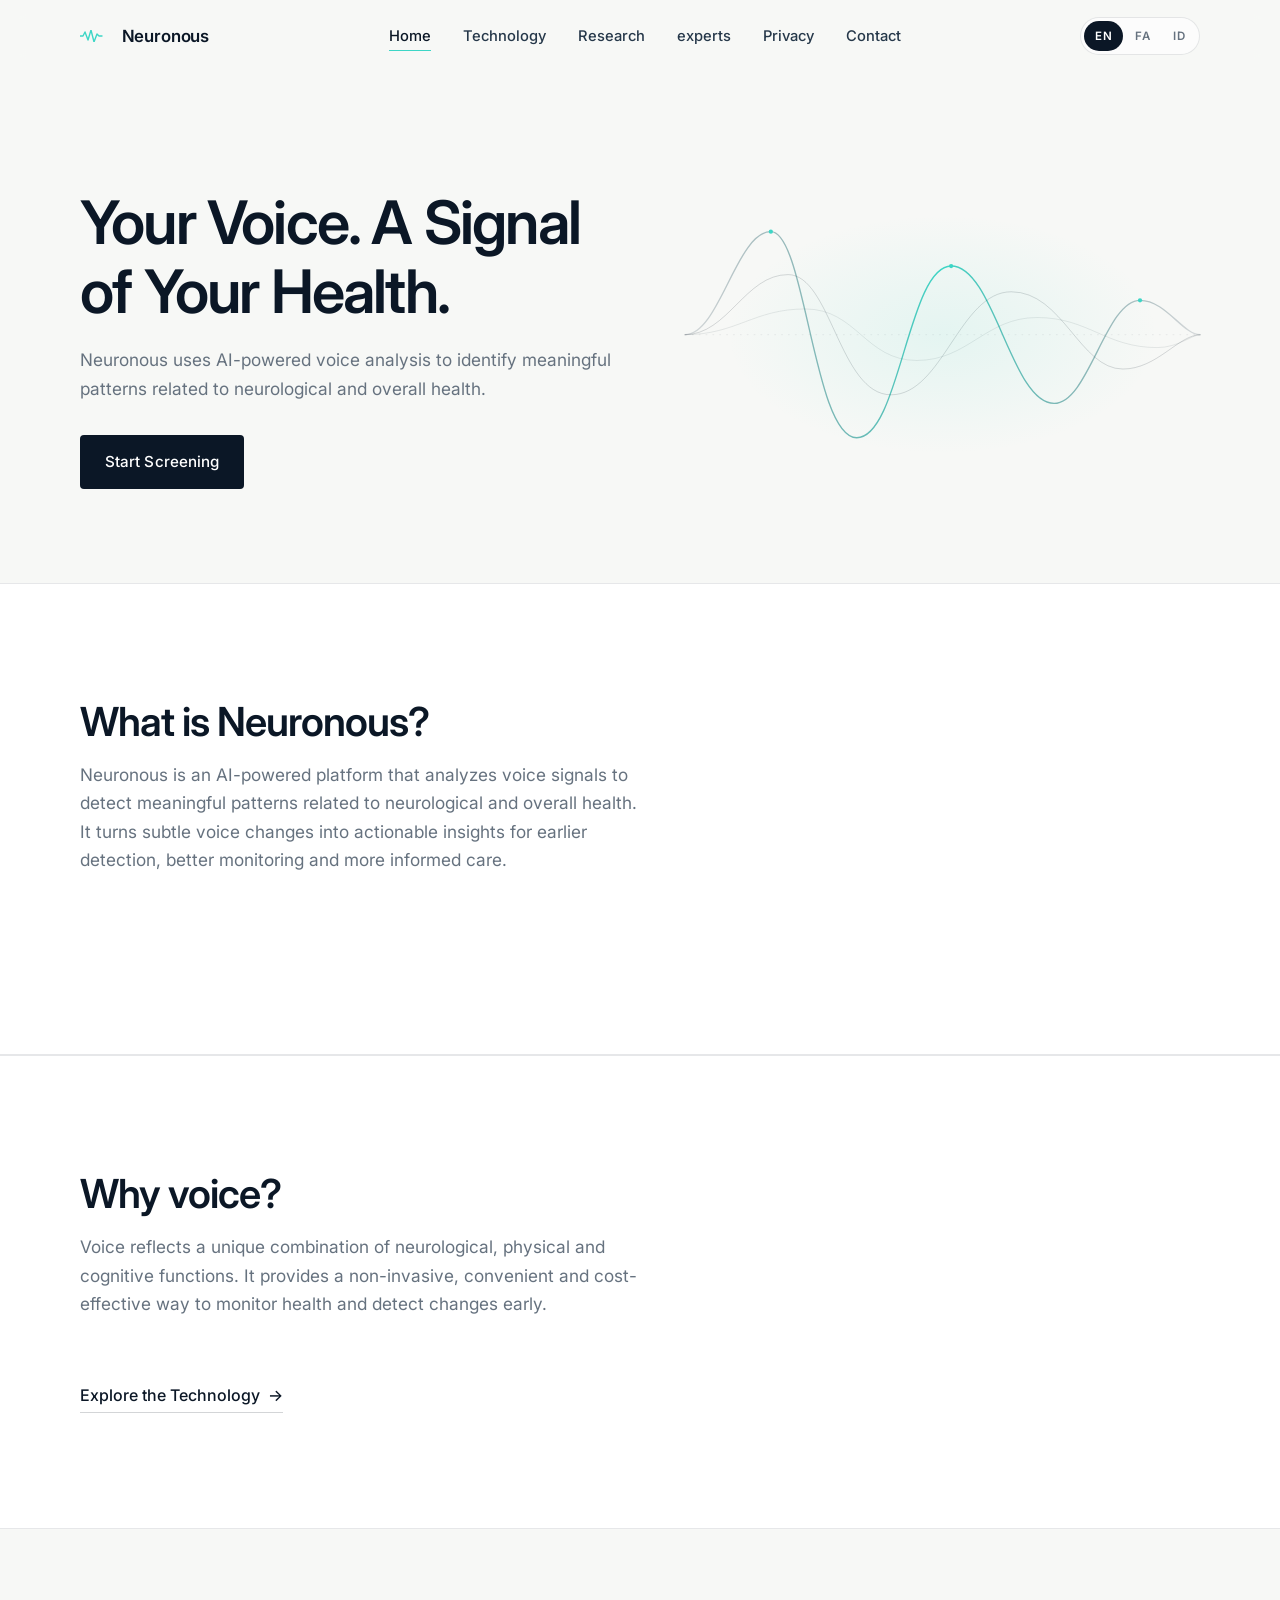
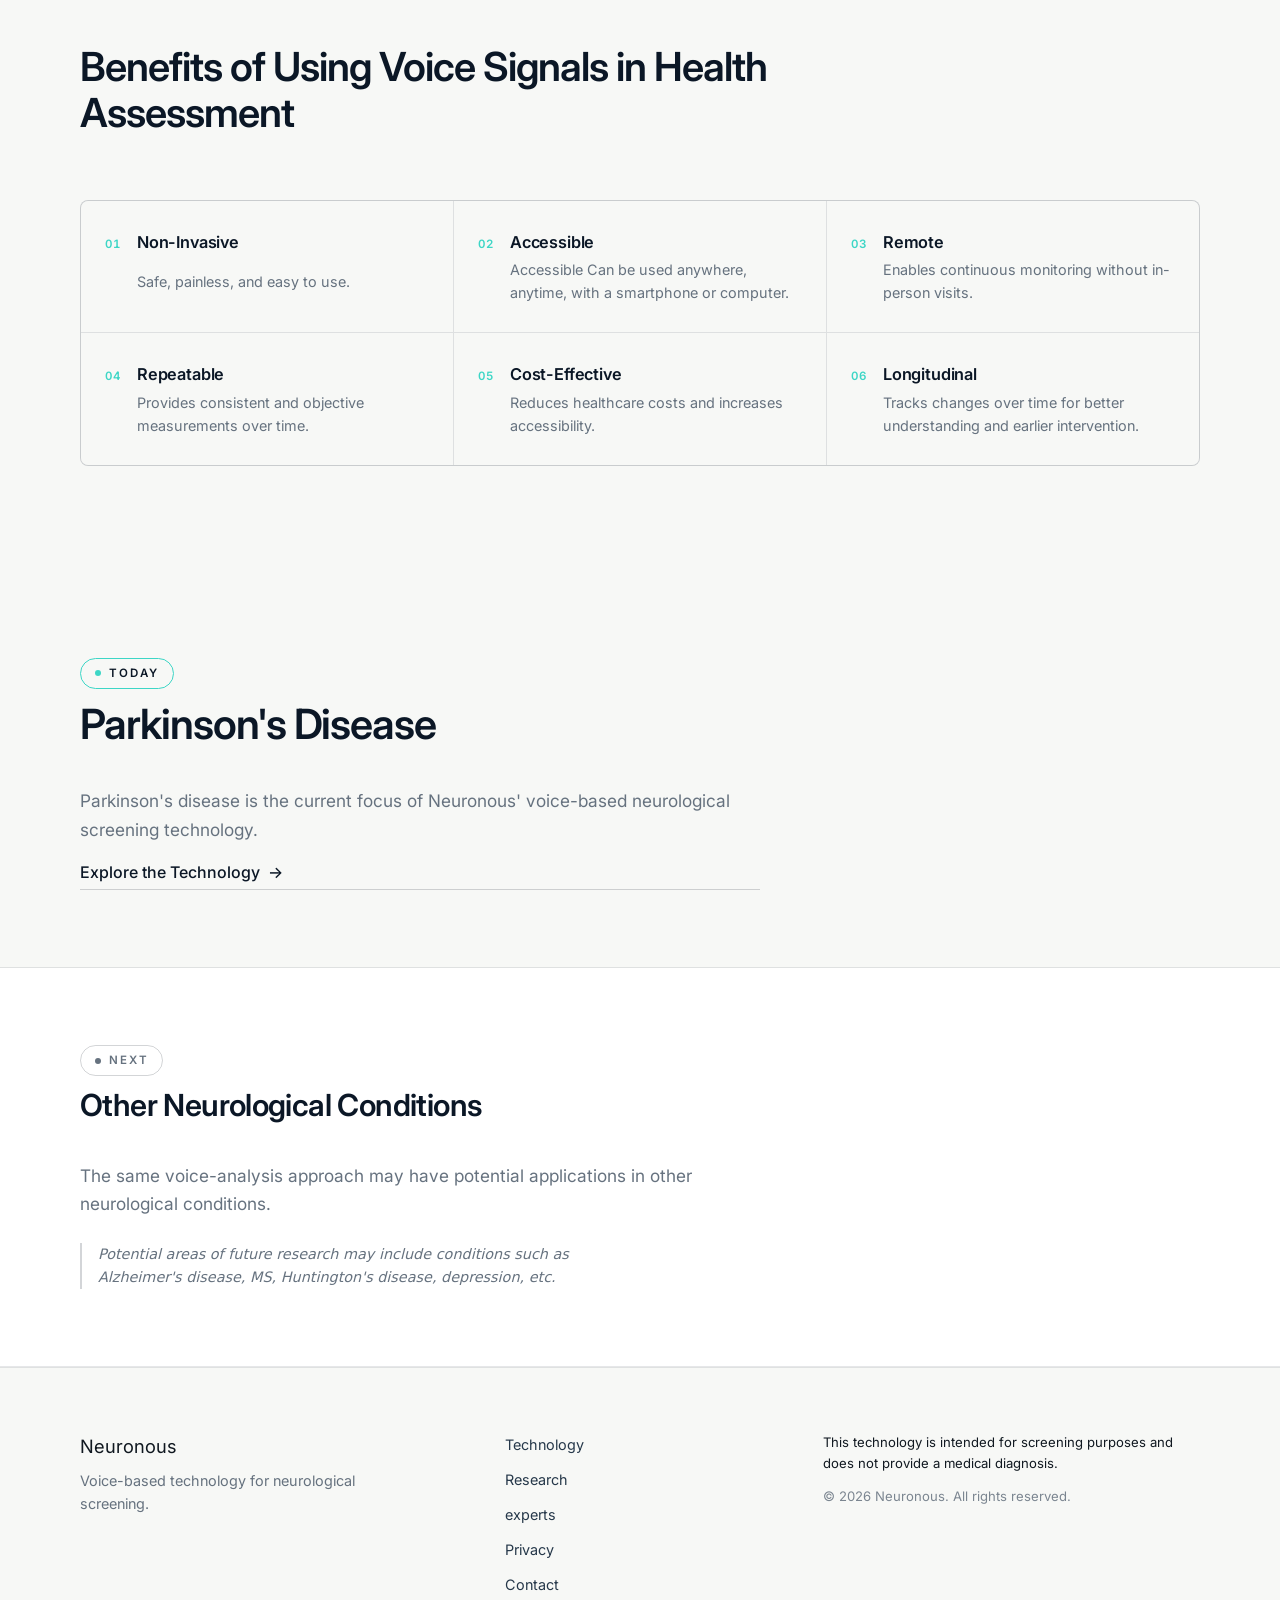
==== commit 6a0fc340: "modified research page and decided to delete team page" ====
--- a/index.html
+++ b/index.html
@@ -46,7 +46,7 @@
           <li><a href="/index.html" data-i18n="nav.home" aria-current="page">Home</a></li>
           <li><a href="/technology.html" data-i18n="nav.technology">Technology</a></li>
           <li><a href="/science.html" data-i18n="nav.science">Research</a></li>
-          <li><a href="/team.html" data-i18n="nav.team">Team</a></li>
+          <li><a href="/experts.html" data-i18n="nav.experts">experts</a></li>
           <li><a href="/privacy.html" data-i18n="nav.privacy">Privacy</a></li>
           <li><a href="/contact.html" data-i18n="nav.contact">Contact</a></li>
         </ul>
@@ -78,7 +78,7 @@
           <li><a href="/index.html" data-i18n="nav.home" aria-current="page">Home</a></li>
           <li><a href="/technology.html" data-i18n="nav.technology">Technology</a></li>
           <li><a href="/science.html" data-i18n="nav.science">Research</a></li>
-          <li><a href="/team.html" data-i18n="nav.team">Team</a></li>
+          <li><a href="/experts.html" data-i18n="nav.experts">experts</a></li>
           <li><a href="/privacy.html" data-i18n="nav.privacy">Privacy</a></li>
           <li><a href="/contact.html" data-i18n="nav.contact">Contact</a></li>
         </ul>
@@ -334,7 +334,7 @@
         <ul>
           <li><a href="/technology.html" data-i18n="nav.technology">Technology</a></li>
           <li><a href="/science.html" data-i18n="nav.science">Research</a></li>
-          <li><a href="/team.html" data-i18n="nav.team">Team</a></li>
+          <li><a href="/experts.html" data-i18n="nav.experts">experts</a></li>
           <li><a href="/privacy.html" data-i18n="nav.privacy">Privacy</a></li>
           <li><a href="/contact.html" data-i18n="nav.contact">Contact</a></li>
         </ul>
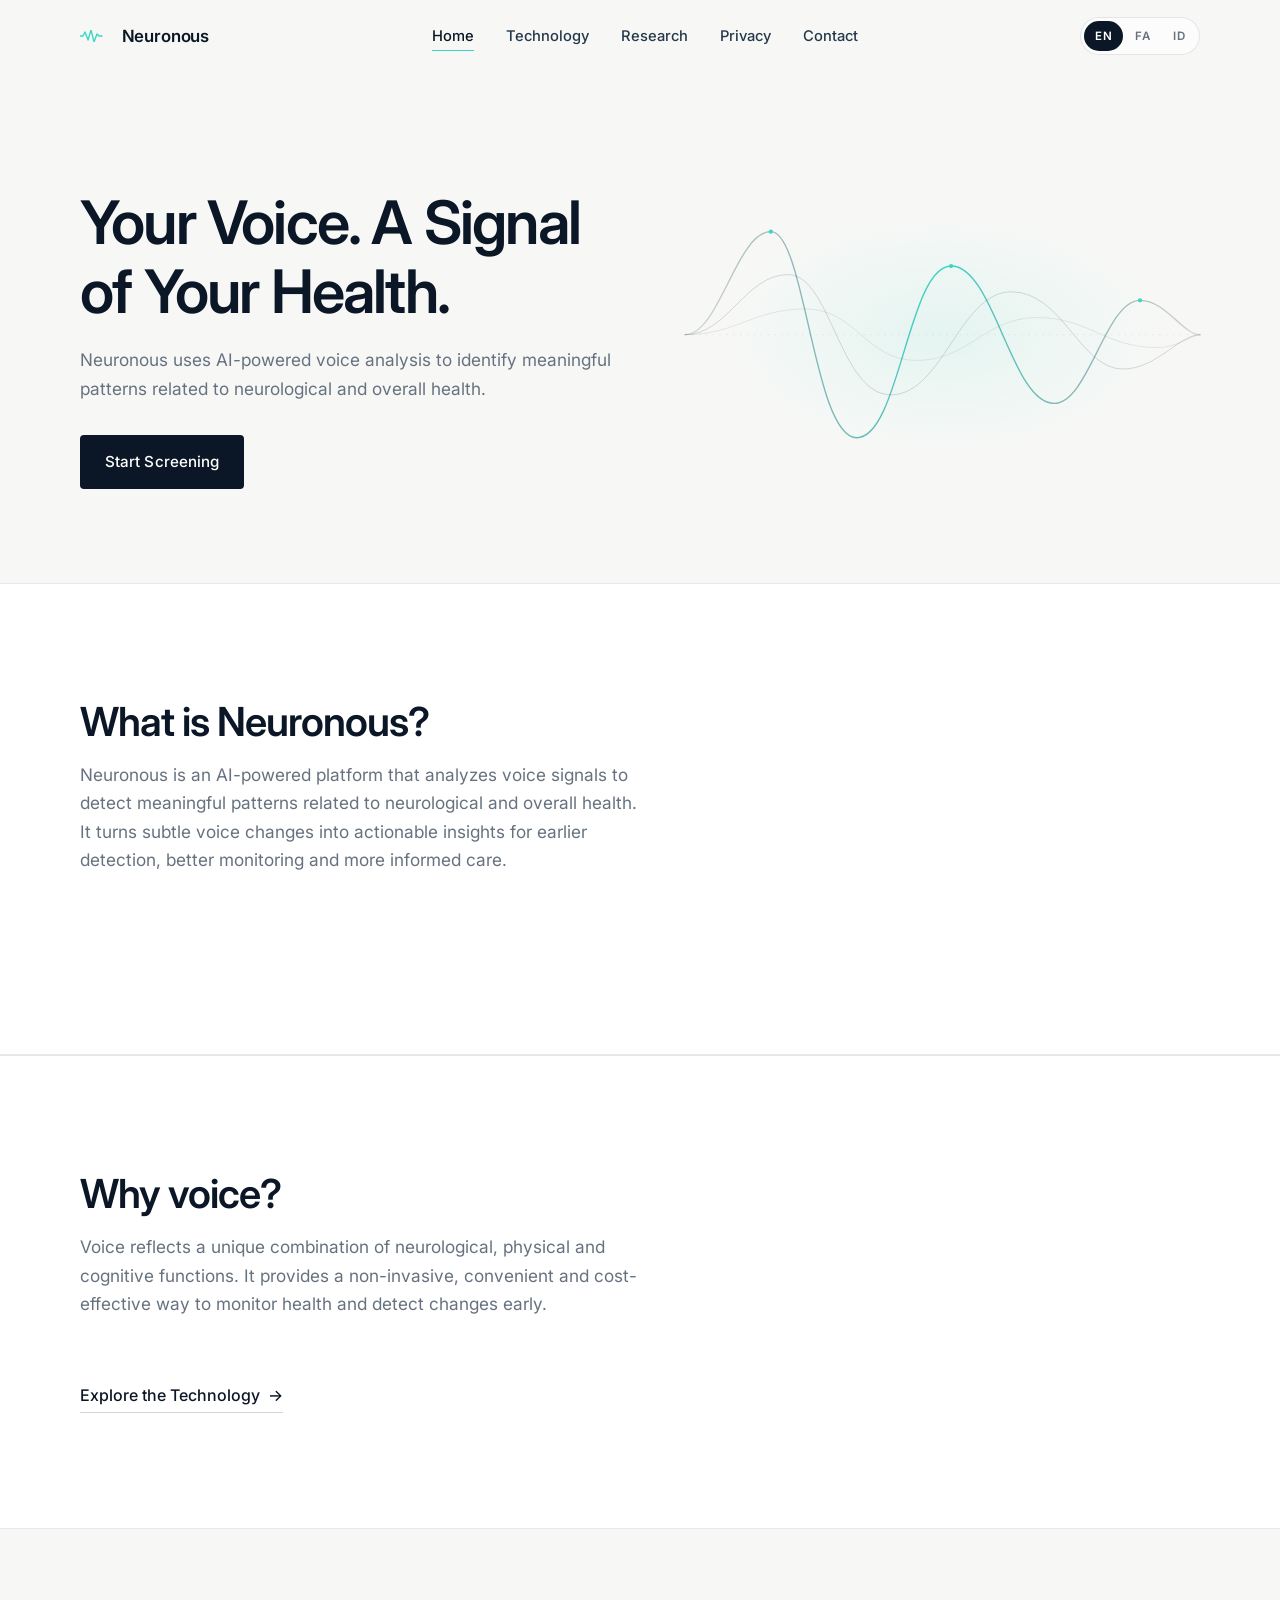
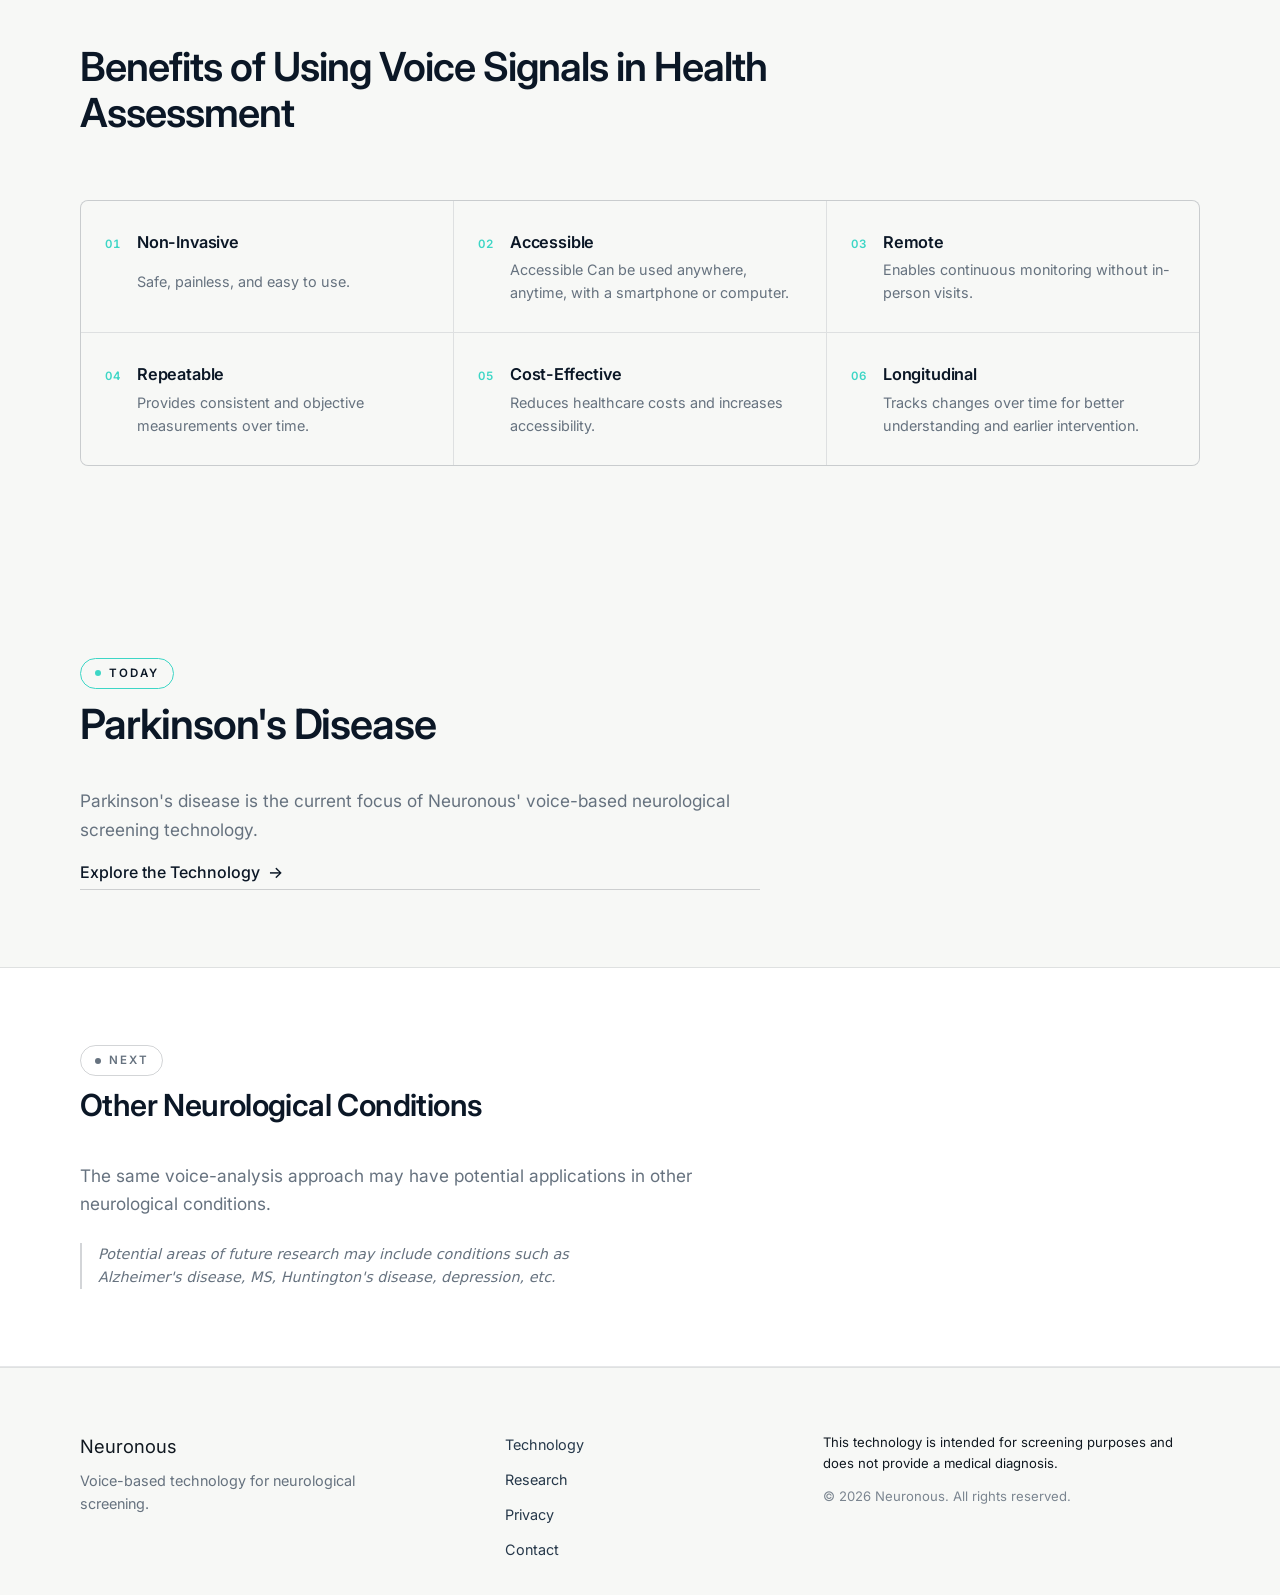
==== commit 45074cec: "modified research page and contact page" ====
--- a/index.html
+++ b/index.html
@@ -46,7 +46,6 @@
           <li><a href="/index.html" data-i18n="nav.home" aria-current="page">Home</a></li>
           <li><a href="/technology.html" data-i18n="nav.technology">Technology</a></li>
           <li><a href="/science.html" data-i18n="nav.science">Research</a></li>
-          <li><a href="/experts.html" data-i18n="nav.experts">experts</a></li>
           <li><a href="/privacy.html" data-i18n="nav.privacy">Privacy</a></li>
           <li><a href="/contact.html" data-i18n="nav.contact">Contact</a></li>
         </ul>
@@ -78,7 +77,6 @@
           <li><a href="/index.html" data-i18n="nav.home" aria-current="page">Home</a></li>
           <li><a href="/technology.html" data-i18n="nav.technology">Technology</a></li>
           <li><a href="/science.html" data-i18n="nav.science">Research</a></li>
-          <li><a href="/experts.html" data-i18n="nav.experts">experts</a></li>
           <li><a href="/privacy.html" data-i18n="nav.privacy">Privacy</a></li>
           <li><a href="/contact.html" data-i18n="nav.contact">Contact</a></li>
         </ul>
@@ -334,7 +332,6 @@
         <ul>
           <li><a href="/technology.html" data-i18n="nav.technology">Technology</a></li>
           <li><a href="/science.html" data-i18n="nav.science">Research</a></li>
-          <li><a href="/experts.html" data-i18n="nav.experts">experts</a></li>
           <li><a href="/privacy.html" data-i18n="nav.privacy">Privacy</a></li>
           <li><a href="/contact.html" data-i18n="nav.contact">Contact</a></li>
         </ul>
